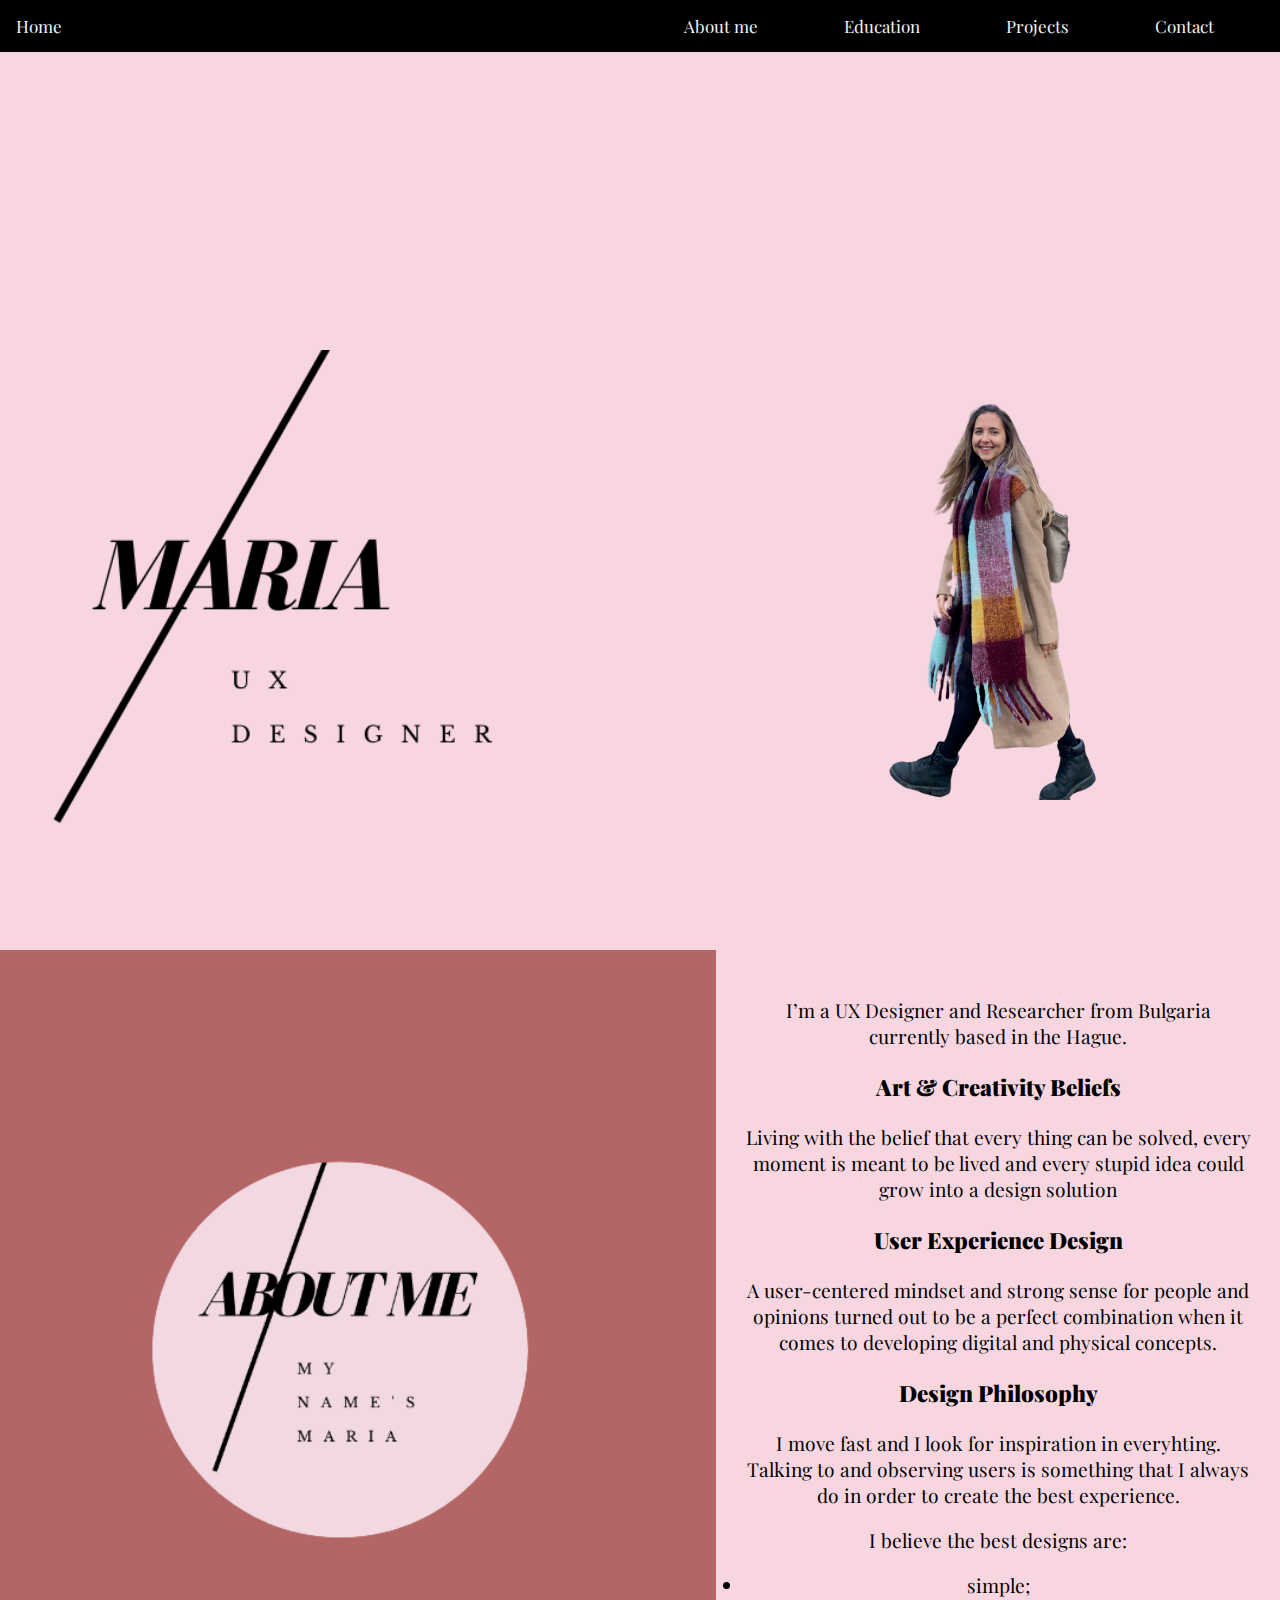
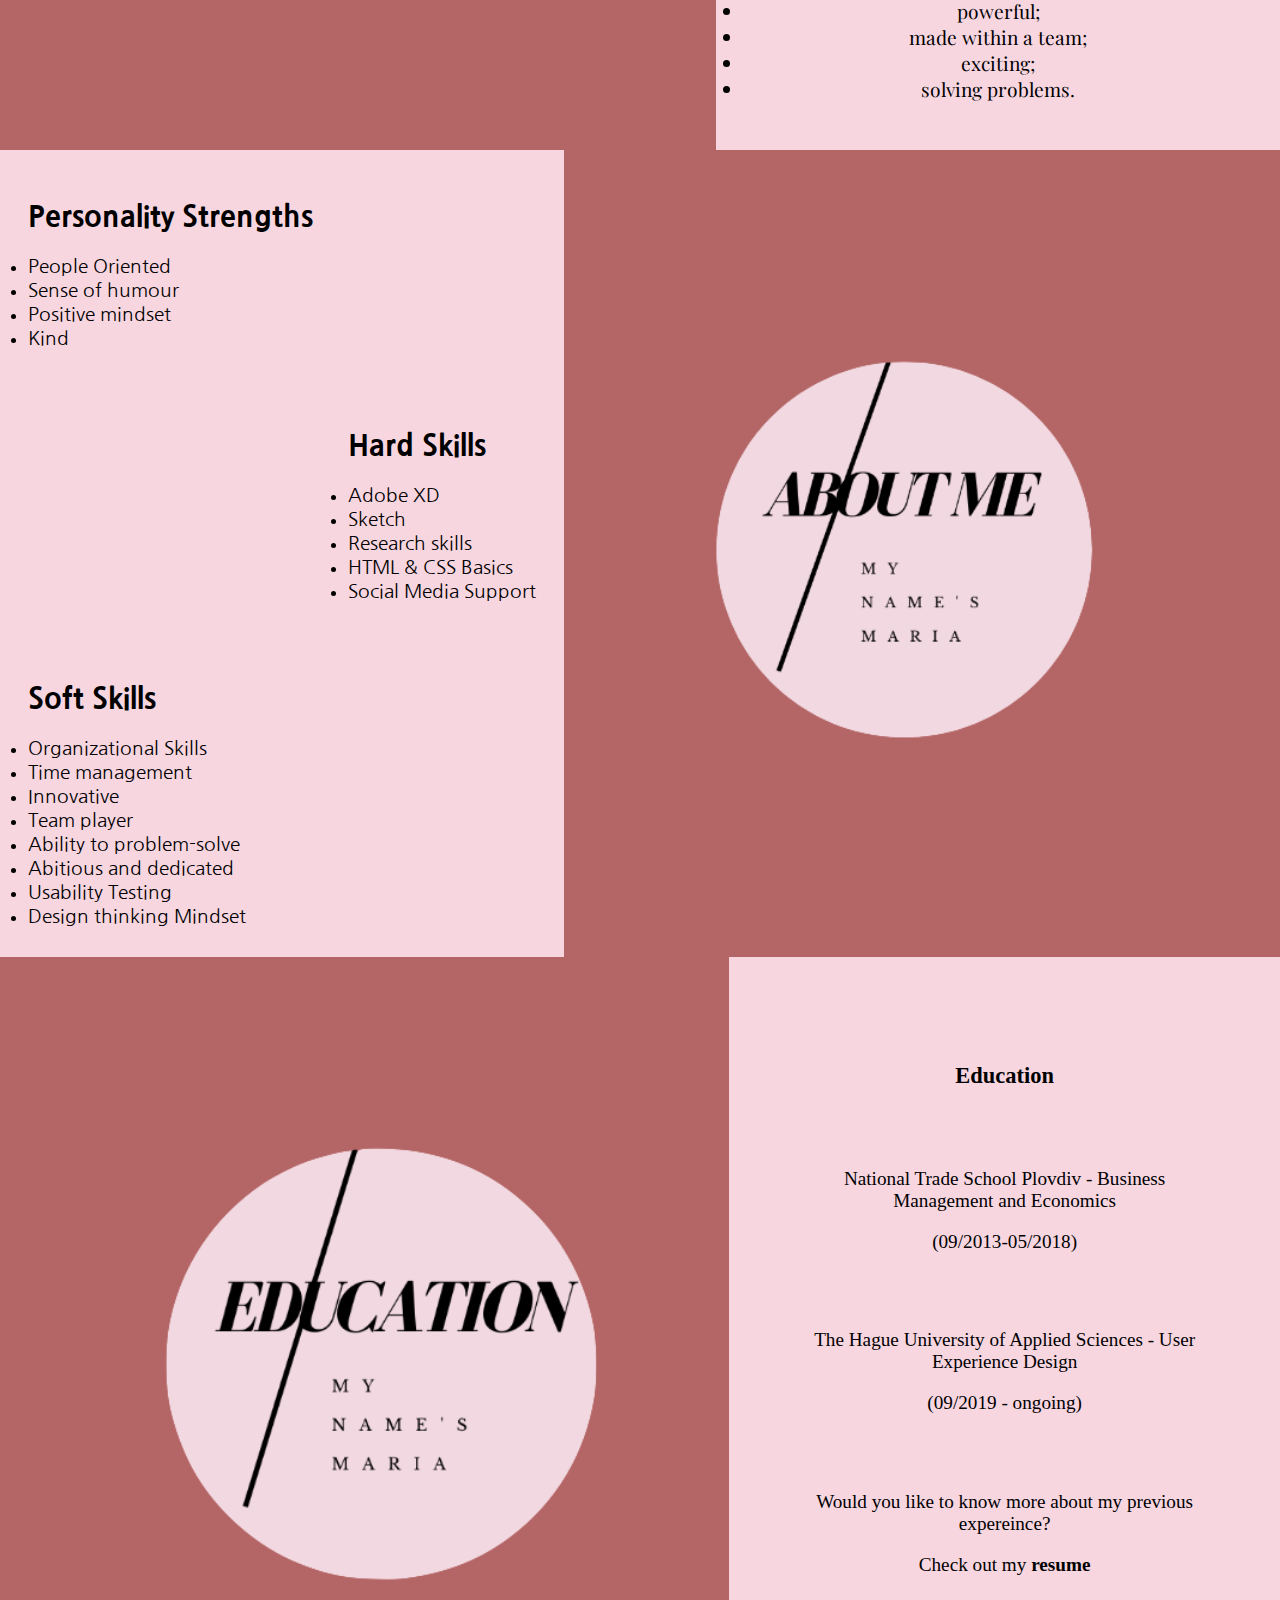
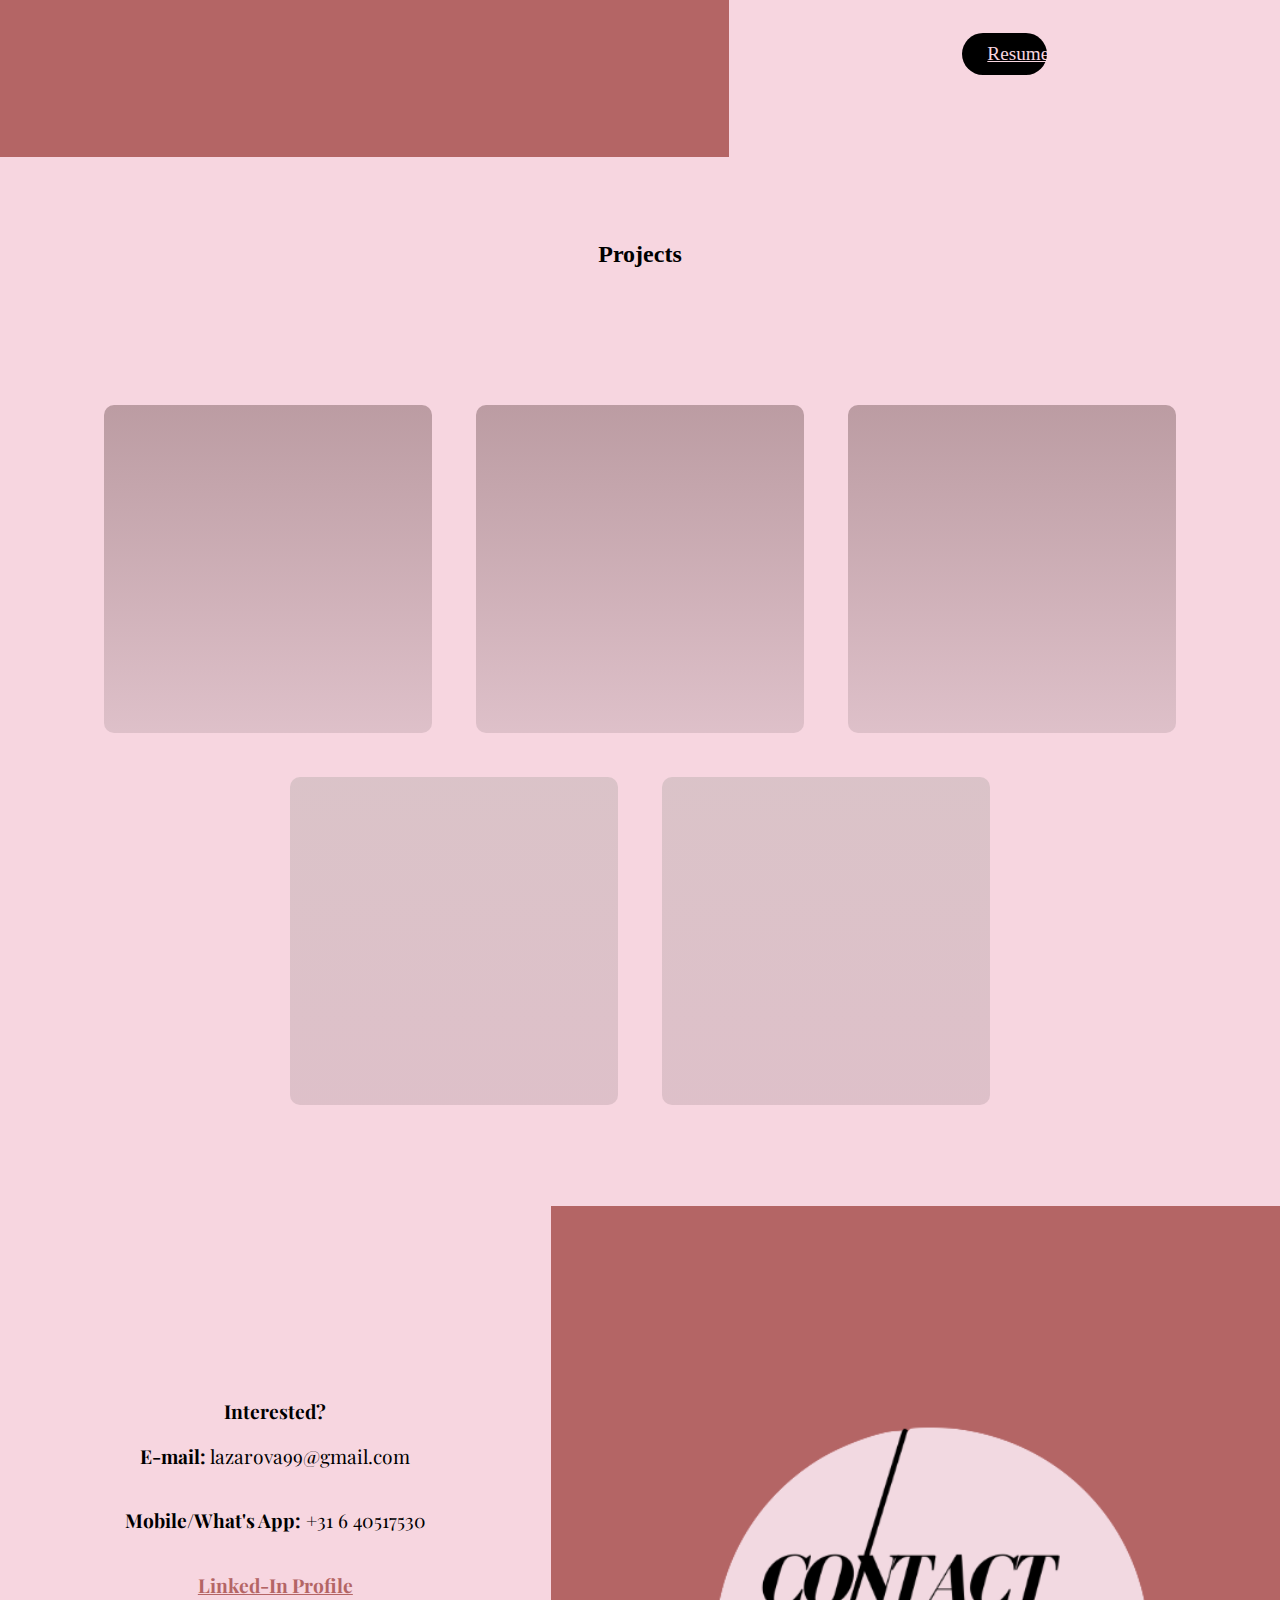
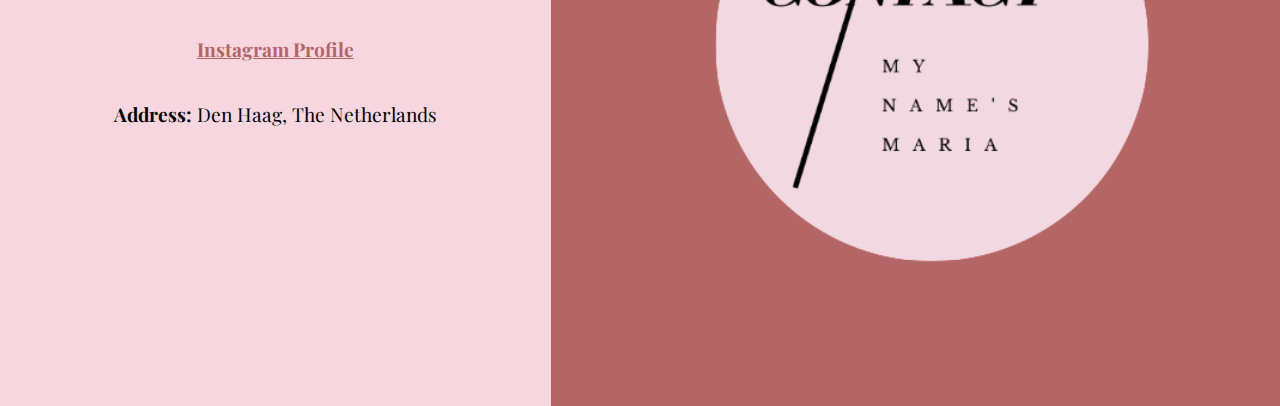
==== index.html @ 2c0ac3c6 "I'm almost done" ====
<!DOCTYPE HTML>
<html lang="en">
    <head>
        <meta charset="utf-8">
        <title> My name's Maria</title>
        <link href="styles.css"" rel="stylesheet" type="text/css">
        <link href="https://fonts.googleapis.com/css?family=Nanum+Gothic|Playfair+Display:400,700&display=swap" rel="stylesheet">
        <link rel="stylesheet" href="https://cdnjs.cloudflare.com/ajax/libs/animate.css/3.7.2/animate.min.css">
    </head>
    <body>
        <div class="topnav">
            <div>
                <a href="#home" style="padding-right: 10%;">Home</a>
            </div>
            <div>
                <a href="#about_me">About me</a>
                <a href="#education">Education</a>
                <a href="#projects">Projects</a>
                <a href="#contact">Contact</a>  
            </div>
        </div>
        <a name="home"></a>
        <div class="section_container" id="start_container">   
            <div class="left_container">
                <img class="logo animated zoomIn" src="images/first_photo.png"  width="600" alt="Logo">   
            </div>
            <div class="right_conatiner">
                <img class="me_img animated slideInUp " src="images/me.png" width="600" height="800" alt="me">
            </div>
        </div>
        <a name="about_me"></a>
        <div class="section_container about-me_container">
            <div class="left_container img_container">
                <img class="about_me_img" src="images/about_me copy.png"  height="800" alt="about_me">    
            </div>
            <div class="right_container">
                <div class="about_me_text_container">
                    <p>
                        I’m a UX Designer and Researcher from Bulgaria currently based in the Hague.
                    </p>
                    <h3>
                        <b>Art & Creativity Beliefs</b>
                    </h3>
                    <p>
                        Living with the belief that every thing can be solved, 
                        every moment is meant to be lived and every stupid idea could grow 
                        into a design solution
                    </p>
                    <h3>
                        <b>User Experience Design</b> 
                    </h3>
                    <p>
                        A user-centered mindset and strong sense for people and opinions 
                        turned out to be a perfect combination when it comes to developing 
                        digital and physical concepts. 
                    </p>
                
                    <h3>
                        <b>Design Philosophy</b> 
                    </h3>
                
                    <p>
                        I move fast and I look for inspiration in everyhting. 
                        Talking to and observing users is something that I always do in order to 
                        create the best experience.
                    </p>
                    <p>
                        I believe the best designs are: 
                    </p>
                    <li>
                        simple;
                    </li>
                    <li>
                        powerful;
                    </li>
                    <li>
                        made within a team;
                    </li>
                    <li>
                        exciting;
                    </li>
                    <li>
                        solving problems.
                    </li> 
                </div>
            </div>
        </div>
        <div class="section_container about-me_container">
            <div class="left_container">
                <div class="quality_container"> 
                    <div class="strengths">
                        <h2><b>Personality Strengths</b></h2>
                        <li>
                            People Oriented
                        </li>
                        <li>
                            Sense of humour
                        </li>
                        <li>
                            Positive mindset
                        </li>
                        <li>
                            Kind
                        </li>
                    </div>
                </div>
                <div class="quality_container display_end"> 
                    <div class="hard_skills">
                        <h2><b>Hard Skills</b></h2>
                        <li>
                            Adobe XD
                        </li>
                        <li>    
                            Sketch
                        </li>
                        <li>
                            Research skills
                        </li>
                        <li>
                            HTML & CSS Basics
                        </li>
                        <li>
                            Social Media Support
                        </li>
                    </div>
                </div>
                <div class="quality_container"> 
                    <div class="soft_skills">
                        <h2><b>Soft Skills</b></h2>
                        <li>
                            Organizational Skills
                        </li>
                        <li>    
                            Time management
                        </li>
                        <li>
                            Innovative
                        </li>
                        <li>
                            Team player
                        </li>
                        <li>
                            Ability to problem-solve
                        </li>
                        <li>
                            Abitious and dedicated
                        </li>
                        <li>
                            Usability Testing
                        </li>
                        <li>
                            Design thinking Mindset
                        </li>
                    </div>
                </div>
            </div>
            <div class="right_container img_container">
                 <img class="about_me_img" src="images/about_me copy.png"  height="800" alt="about_me">         
            </div>
        </div>
        <a name="education"></a>
        <div class="section_container education_container">
            <div class="left_container img_container">
                <img src="images/education.png" height="800" alt="education">
            </div>
            <div class="right_container edu_text_container">
                <h3><b>Education</b></h3>
                <div class="edu_p">
                    <p>National Trade School Plovdiv - Business Management and Economics</p>
                    <p>(09/2013-05/2018)</p>
                </div>
                <div class="edu_p">
                    <p>The Hague University of Applied Sciences - User Experience Design</p>
                    <p>(09/2019 - ongoing)</p>
                </div>
                <div class="edu_p">
                    <p> Would you like to know more about my previous expereince?</p>
                    <p>Check out my<b> resume</b></p>
                </div>
                <div class="edu_p button">
                    <a href="resume.html" class="button"> Resume </a>
                </div>
            </div>
        </div>
        <a name="projects"></a>
        <div class="section_container" style="display: flex; flex-direction: column;">
            <div style="text-align: center;">
                <h2 style="padding-top: 5%;">Projects</h2>
            </div>
            <div class="photo-section">
                <ul class="photo-grid">
                    <li>
                        <a href="project1.html">
                            <div class="photo-box grid-img-1"></div>
                        </a>
                    </li>
                    <li>
                        <a href="project2.html">
                            <div class="photo-box grid-img-2"></div>
                        </a>
                    </li>
                    <li>
                        <a href="project3.html">
                            <div class="photo-box grid-img-3"> </div>
                         </a>
                    </li>
                    <li>
                        <a href="project4.html">
                            <div class="photo-box grid-img-4"></div>
                        </a>
                    </li>
                    <li>
                        <a href="project5.html">
                            <div class="photo-box grid-img-5"></div>
                        </a>
                    </li>
                </ul>
            </div>
        </div>
        <a name="contact"></a>
        <div class="section_container">
            <div class="left_container about_me_text_container" style="padding-top: 7%">
                <p></p><b>Interested?</b></h3> 
                <p><b>E-mail:</b> lazarova99@gmail.com</p>
                <p><b>Mobile/What's App:</b> +31 6 40517530</p>
                <p>
                    <a href="https://www.linkedin.com/in/maria-lazarova-6709b5bb/" style="color:#B46565 ;"><b>Linked-In Profile</b></a>
                </p>
                <p>
                    <a href="https://www.instagram.com/marriaaaal/" style="color:#B46565 ;"><b>Instagram Profile</b></a>
                </p>
                <p>
                    <b>Address:</b> Den Haag, The Netherlands
                </p>
            </div>
            <div class="right_container img_container">
                <img src="./images/contact.png" height="800" alt="Contact">
            </div>
        </div>
    </body>                  
    </html>
---- styles.css ----
html, body {
	background: #F7D6E0; 
  margin: 0;
  scroll-behavior: smooth;
}

* {
  box-sizing: border-box;
}
.section_container {
    display: flex;
    flex-direction: row;
    width: 100%;
}
.about-me_container{
   /*  border: 2px solid aqua;
    display: flex; */
}
.about_me_text_container {
margin: 5%;
}
.flow_container{
    padding:5%;
}
.left_container { 
    display: flex;
    flex-direction: column;
    justify-content: center;
    width: 100%;
}
.projects_container {
padding-top: 4%;
}
.img_container{
    background-color: #B46565;
  }
.right_container {
    width: 100%;
    display: flex;
    flex-direction: column;
}
.me_img_container{
    position: absolute;
    margin-left: 28%;

}
.quality_container {
    display: flex;
    flex-direction: row;
    padding: 5%;
    font-family: 'Nanum Gothic', sans-serif;
    font-size: larger;

    /* justify-content: start; */
}
.display_end {
    justify-content: flex-end;
}

.hard_skills{
    justify-content: end;
}

.edu_p.button {
    display: flex;
    flex-direction: row;
    justify-content: center;
}
.edu_text_container{
text-align: center;
}
.right_container.edu_text_container {
    text-align: center;
    justify-content: space-around;
    padding: 5%;
    font-size: larger;
}
.me_img{
   /* position: absolute;
  left: 55%;
  top: 1%; */
}

.main_img_left {
  position: relative;
  float: left;
}
.header3 {
  font-family: 'Playfair Display', serif;
  text-align: center;
  margin-top: 50px;
}
.about_me_text {
  font-family: 'Playfair Display', serif;
  text-align: center;
  font-size: larger;
}
.about_me_text_container {
  height: 100%;
  text-align: center;
  font-family: 'Playfair Display', serif;
  font-size: larger;
}
.project_text_container{

  height: 100%;
  text-align: start;
  font-family: 'Playfair Display', serif;
  font-size: large;
  padding-right: 2%;
}





/* -------Education------*/

a.button{
  padding: 10px 25px ;
  background-color: black;
  border: none;
  border-radius: 25px;
  cursor: pointer;
  color: #F7D6E0;
  transition: all 0.3 ease 0s;
  width: 20%;
}
.button:hover button{
  background-color: pink; 
  color: white;
}
  
  


/* ----Index------*/


.topnav {
  background-color: black ;
  overflow: hidden;
  top: 0px;
  position: fixed;
  z-index: 1;
  width: 100%;
  display: flex;
  justify-content: space-between;
  flex-direction: row;
  font-family:'Playfair Display', serif;  
  padding-bottom: 15px;
  padding-top: 15px;
}


.topnav a {
  font-family: 'Playfair Display', serif; 
  color: #f2f2f2;
  text-align: center;
  padding: 14px 16px;
  text-decoration: none;
  font-size: 17px;
  margin-right: 50px;
}
.topnav a:hover {
  background-color: #F7D6E0;
  color: black;
}
.topnav a.active {
  background-color: #B46565;
  color: white;
  
}
.logo{
  margin-top: 350px;
}
.home{
padding-left: 5%;

}
/*-----Project-------*/
.photo-section{
  max-width: 960;
  margin: 0 auto;
  padding: 6% 2%;
}
.photo-grid{
  margin: 20px 0 0 0;
  padding:0;
  list-style: none;
  display: block;
  text-align: center;
  width: 100%;

}
.photo-grid:after {
  clear: both;
}
.photo-grid:after, .photo-box:before {
  content: "";
  display: table;
}
.photo-grid li{
  width:328px;
  height:328px;
  display: inline-block;
  margin: 20px;
}
.photo-box {
  width: 100%;
  height: 100%;
  position: relative;
  cursor: pointer;
  border-radius: 10px;
  -webkit-transition: 0.3s ease-in-out, -webkit-transform 0.3s ease-in-out;
  -moz-transition: 0.3s ease-in-out, -moz-transform 0.3s ease-in-out;
  transition: 0.3s ease-in-out, transform 0.3s ease-in-out;
}
.photo-box:hover {
  transform: scale(1.05);
}
.photo-box > a {
  display: block;
}
.grid-img-1{
  background: linear-gradient(rgba(77, 48, 48, 0.349),rgba(0,0,0,0.10)),
  url(../portfolio-MariaLazarova/images/flow.png);
  background-size: cover;
}
.grid-img-2{
  background: linear-gradient(rgba(77, 48, 48, 0.349),rgba(0,0,0,0.10)),
  url(../portfolio-MariaLazarova/images/hallmark.png);
  background-size: cover;
}
.grid-img-3{
  background: linear-gradient(rgba(77, 48, 48, 0.349),rgba(0,0,0,0.10)),
  url(../portfolio-MariaLazarova/images/wad.jpeg);  
  background-size: cover;
}
.grid-img-4{
  background: linear-gradient(rgba(187, 174, 174, 0.473),rgba(0,0,0,0.10)),
  url(../portfolio-MariaLazarova/images/ai_congress.jpeg);
  background-size: cover;

}
.grid-img-5{
  background: linear-gradient(rgba(187, 174, 174, 0.473),rgba(0,0,0,0.10)),
  url(../portfolio-MariaLazarova/images/social_media.jpeg);
  background-size: cover;

}
.grid-info {
  width: inherit;
  height: inherit;
}
.grid-info h3{
  font-family: 'Playfair Display', serif;
  font-weight: 400;
  color: white;
  font-size: 42px;
  margin: 0 30px;
  padding: 100px 0 0 0;
  text-decoration: none;
  line-height: 1.5;
}
.grid-info p{
  font-family: 'Playfair Display', serif;
  color:white;
  text-decoration: none;
}
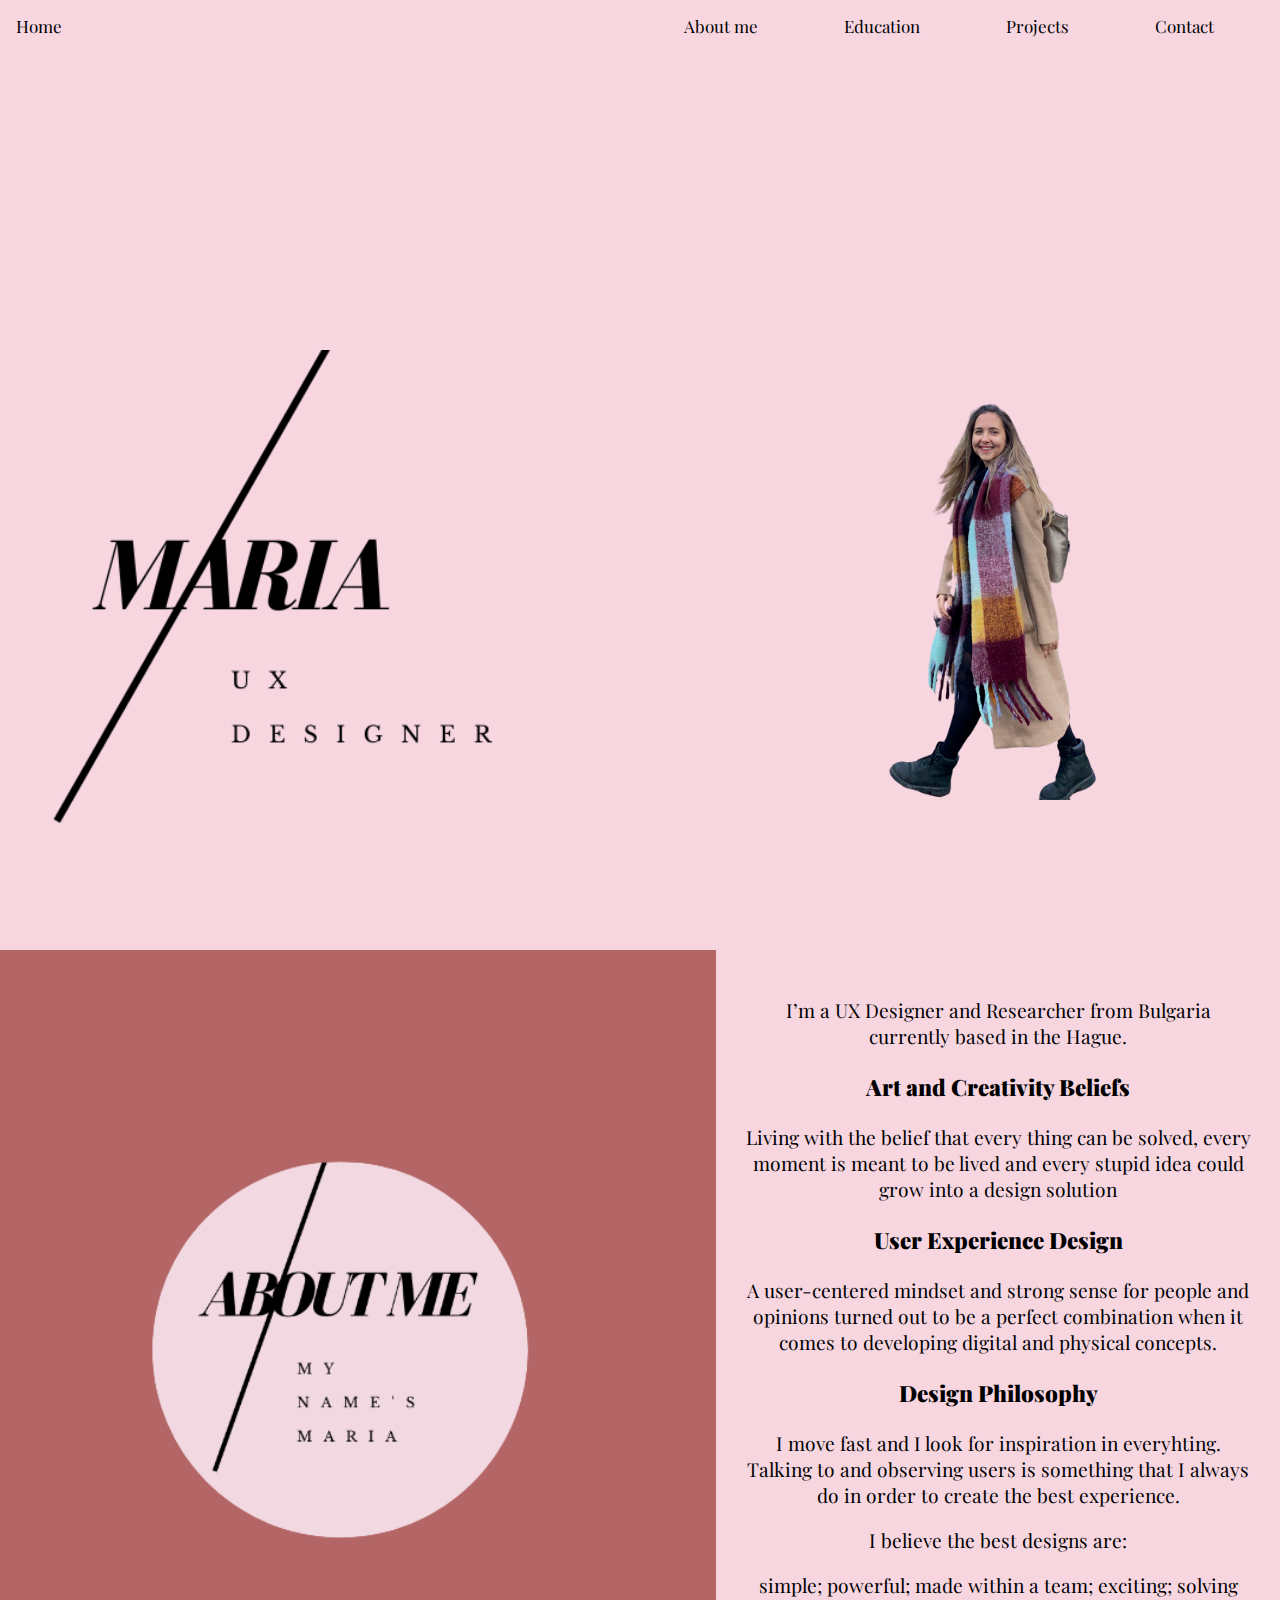
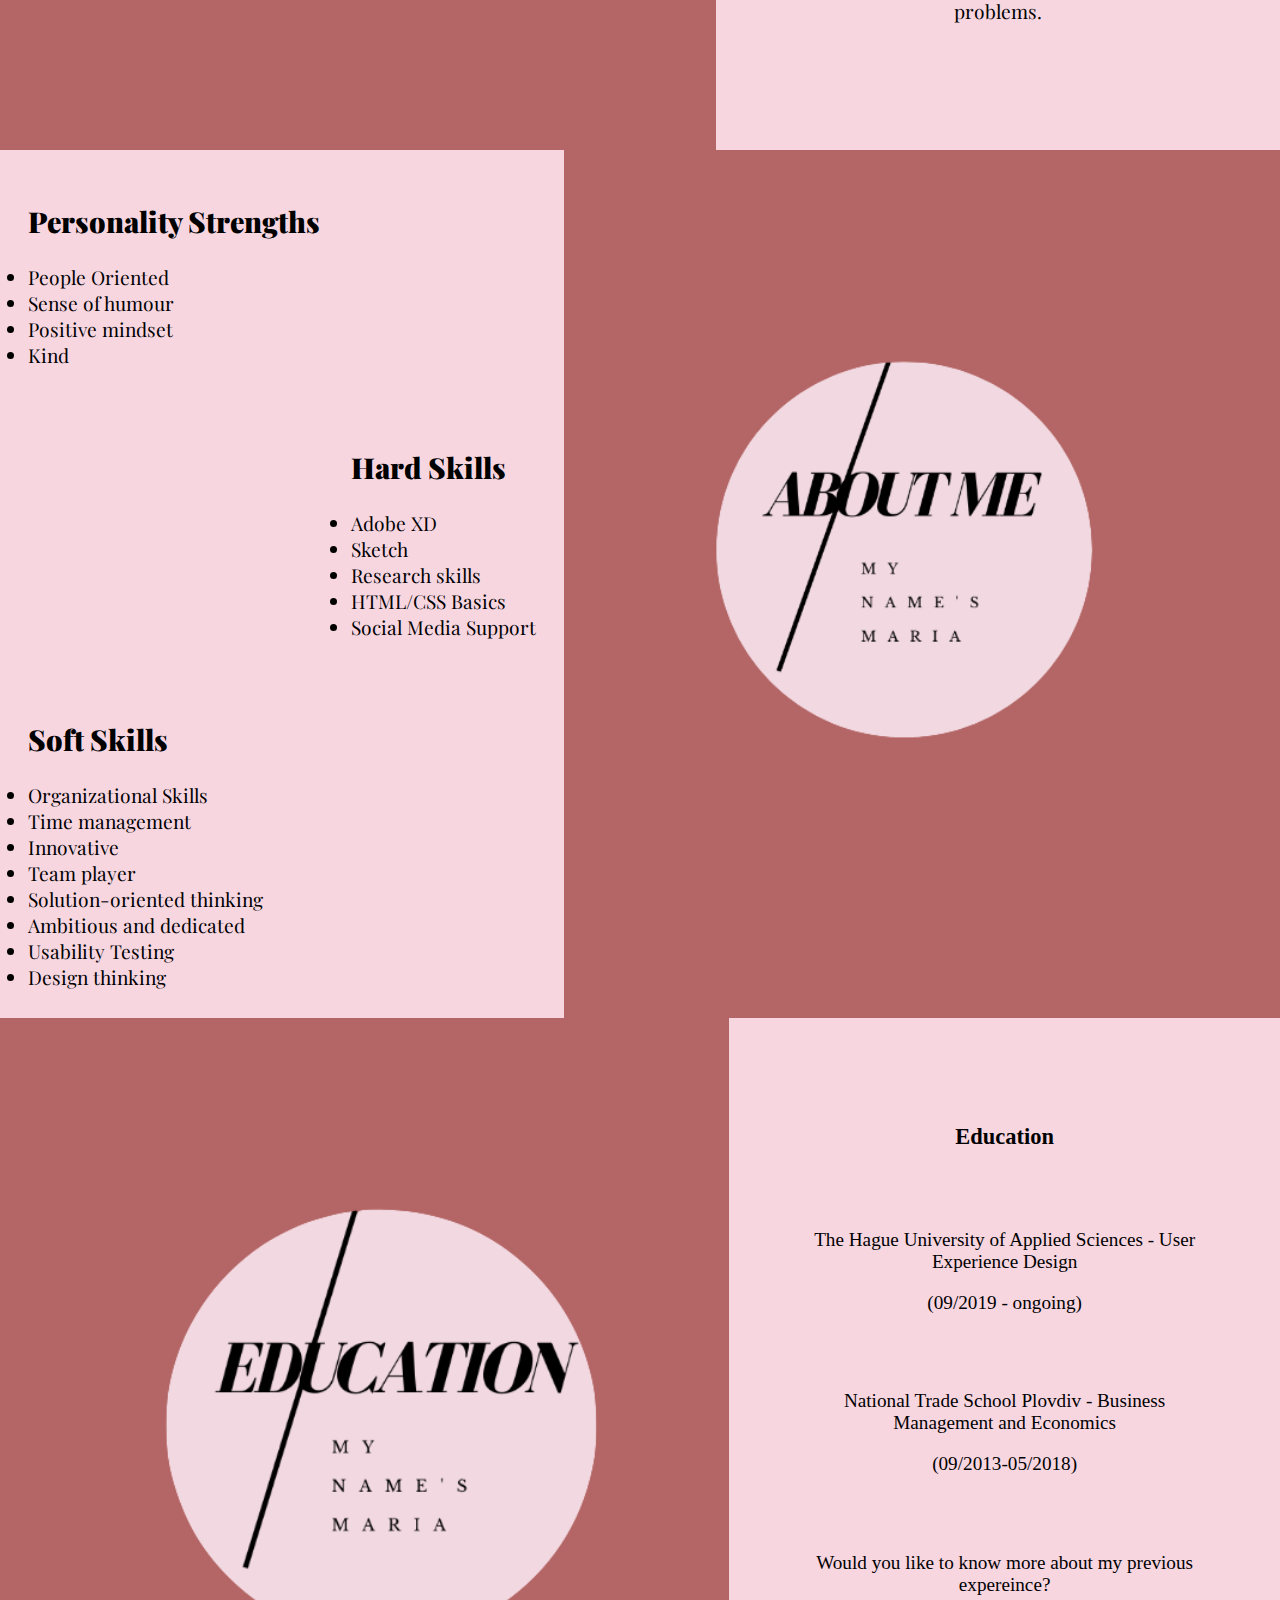
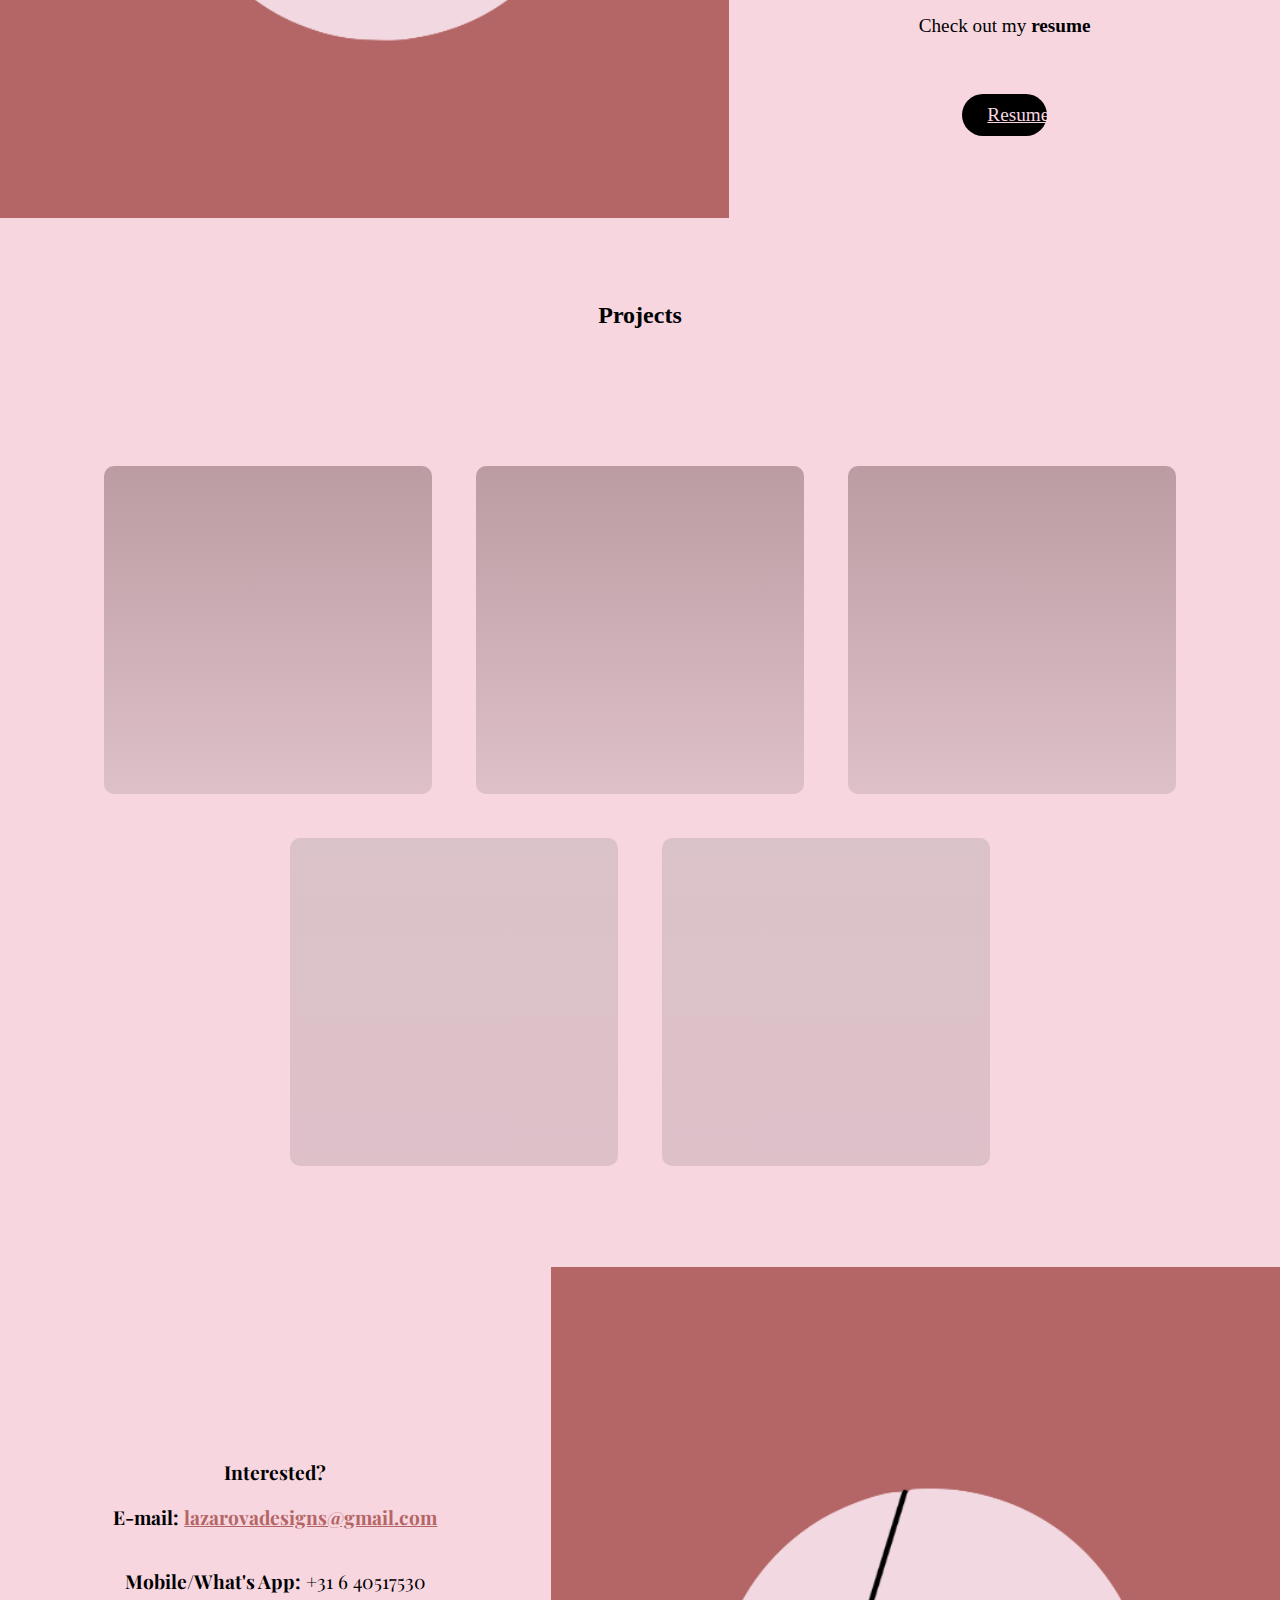
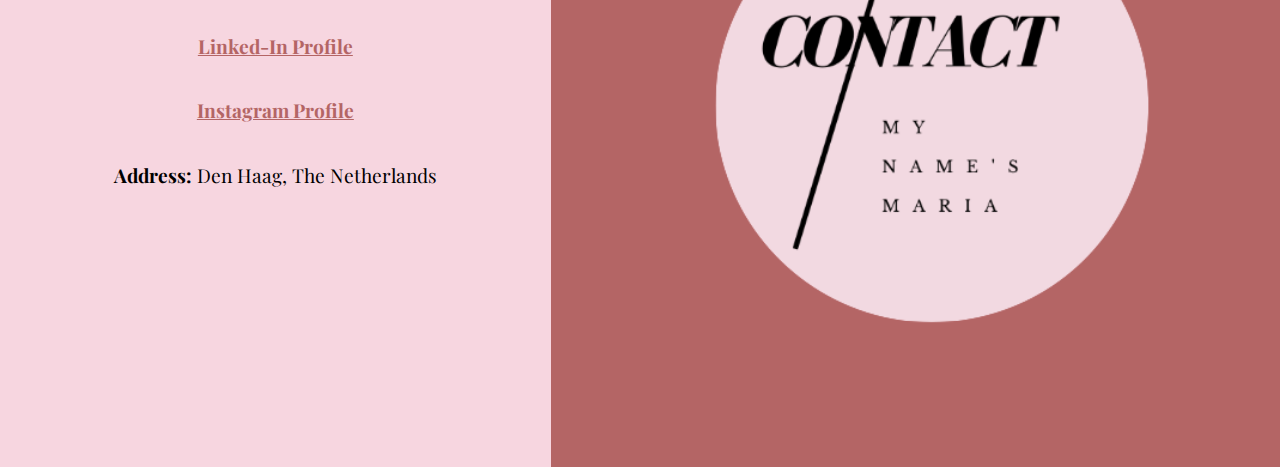
==== commit 3d0ec322: "new version" ====
--- a/index.html
+++ b/index.html
@@ -5,6 +5,7 @@
         <title> My name's Maria</title>
         <link href="styles.css"" rel="stylesheet" type="text/css">
         <link href="https://fonts.googleapis.com/css?family=Nanum+Gothic|Playfair+Display:400,700&display=swap" rel="stylesheet">
+        <link href="https://fonts.googleapis.com/css2?family=Open+Sans:ital,wght@1,300&display=swap" rel="stylesheet">
         <link rel="stylesheet" href="https://cdnjs.cloudflare.com/ajax/libs/animate.css/3.7.2/animate.min.css">
     </head>
     <body>
@@ -39,7 +40,7 @@
                         I’m a UX Designer and Researcher from Bulgaria currently based in the Hague.
                     </p>
                     <h3>
-                        <b>Art & Creativity Beliefs</b>
+                        <b>Art and Creativity Beliefs</b>
                     </h3>
                     <p>
                         Living with the belief that every thing can be solved, 
@@ -67,19 +68,19 @@
                     <p>
                         I believe the best designs are: 
                     </p>
-                    <li>
+                    <uli>
                         simple;
                     </li>
-                    <li>
+                    <lui>
                         powerful;
                     </li>
-                    <li>
+                    <uli>
                         made within a team;
                     </li>
-                    <li>
+                    <uli>
                         exciting;
                     </li>
-                    <li>
+                    <uli>
                         solving problems.
                     </li> 
                 </div>
@@ -117,7 +118,7 @@
                             Research skills
                         </li>
                         <li>
-                            HTML & CSS Basics
+                            HTML/CSS Basics
                         </li>
                         <li>
                             Social Media Support
@@ -140,16 +141,16 @@
                             Team player
                         </li>
                         <li>
-                            Ability to problem-solve
-                        </li>
-                        <li>
-                            Abitious and dedicated
+                            Solution-oriented thinking
+                        </li>
+                        <li>
+                            Ambitious and dedicated
                         </li>
                         <li>
                             Usability Testing
                         </li>
                         <li>
-                            Design thinking Mindset
+                            Design thinking 
                         </li>
                     </div>
                 </div>
@@ -166,19 +167,19 @@
             <div class="right_container edu_text_container">
                 <h3><b>Education</b></h3>
                 <div class="edu_p">
+                    <p>The Hague University of Applied Sciences - User Experience Design</p>
+                    <p>(09/2019 - ongoing)</p>  
+                </div>
+                <div class="edu_p">
                     <p>National Trade School Plovdiv - Business Management and Economics</p>
                     <p>(09/2013-05/2018)</p>
-                </div>
-                <div class="edu_p">
-                    <p>The Hague University of Applied Sciences - User Experience Design</p>
-                    <p>(09/2019 - ongoing)</p>
                 </div>
                 <div class="edu_p">
                     <p> Would you like to know more about my previous expereince?</p>
                     <p>Check out my<b> resume</b></p>
                 </div>
                 <div class="edu_p button">
-                    <a href="resume.html" class="button"> Resume </a>
+                    <a href="resume.html" target="_blank" class="button"> Resume </a>
                 </div>
             </div>
         </div>
@@ -221,13 +222,15 @@
         <div class="section_container">
             <div class="left_container about_me_text_container" style="padding-top: 7%">
                 <p></p><b>Interested?</b></h3> 
-                <p><b>E-mail:</b> lazarova99@gmail.com</p>
+                <p><b>E-mail:</b> 
+                <a href="mailto:lazarovadesigns@gmail.com" style="color:#B46565"><b>lazarovadesigns@gmail.com</b></a>
+                </p>
                 <p><b>Mobile/What's App:</b> +31 6 40517530</p>
                 <p>
-                    <a href="https://www.linkedin.com/in/maria-lazarova-6709b5bb/" style="color:#B46565 ;"><b>Linked-In Profile</b></a>
+                    <a href="https://www.linkedin.com/in/maria-lazarova-6709b5bb/" target="_blank" style="color:#B46565 ;"><b>Linked-In Profile</b></a>
                 </p>
                 <p>
-                    <a href="https://www.instagram.com/marriaaaal/" style="color:#B46565 ;"><b>Instagram Profile</b></a>
+                    <a href="https://www.instagram.com/marriaaaal/" target="_blank" style="color:#B46565 ;"><b>Instagram Profile</b></a>
                 </p>
                 <p>
                     <b>Address:</b> Den Haag, The Netherlands
--- a/styles.css
+++ b/styles.css
@@ -7,11 +7,16 @@
 * {
   box-sizing: border-box;
 }
+
+
+.all-headings {
+  font-family: 'Open Sans', sans-serif;
+}
 .section_container {
     display: flex;
     flex-direction: row;
     width: 100%;
-}
+  }
 .about-me_container{
    /*  border: 2px solid aqua;
     display: flex; */
@@ -39,6 +44,15 @@
     display: flex;
     flex-direction: column;
 }
+.right_container_project {
+  width: 100%;
+  display: flex;
+  flex-direction: column;
+  text-align: center;
+  justify-content: center;
+  align-items: center;
+}
+
 .me_img_container{
     position: absolute;
     margin-left: 28%;
@@ -48,7 +62,7 @@
     display: flex;
     flex-direction: row;
     padding: 5%;
-    font-family: 'Nanum Gothic', sans-serif;
+    font-family: 'Playfair Display', serif;
     font-size: larger;
 
     /* justify-content: start; */
@@ -108,9 +122,20 @@
   font-family: 'Playfair Display', serif;
   font-size: large;
   padding-right: 2%;
-}
-
-
+  
+}
+
+.project_text_container1{
+
+ 
+  text-align: center;
+  font-family: 'Playfair Display', serif;
+  font-size: large;
+  padding-right: 2%;
+  justify-content: center;
+  align-items: center;
+  
+}
 
 
 
@@ -138,7 +163,7 @@
 
 
 .topnav {
-  background-color: black ;
+  background-color: #F7D6E0;
   overflow: hidden;
   top: 0px;
   position: fixed;
@@ -151,11 +176,10 @@
   padding-bottom: 15px;
   padding-top: 15px;
 }
-
-
 .topnav a {
   font-family: 'Playfair Display', serif; 
-  color: #f2f2f2;
+  color:black;
+  opacity: 100%;
   text-align: center;
   padding: 14px 16px;
   text-decoration: none;
@@ -164,7 +188,8 @@
 }
 .topnav a:hover {
   background-color: #F7D6E0;
-  color: black;
+  color: #B46565;
+
 }
 .topnav a.active {
   background-color: #B46565;
@@ -224,22 +249,22 @@
 }
 .grid-img-1{
   background: linear-gradient(rgba(77, 48, 48, 0.349),rgba(0,0,0,0.10)),
-  url(../portfolio-MariaLazarova/images/flow.png);
+  url(../portfolio-MariaLazarova/images/my-place.jpg);
   background-size: cover;
 }
 .grid-img-2{
   background: linear-gradient(rgba(77, 48, 48, 0.349),rgba(0,0,0,0.10)),
-  url(../portfolio-MariaLazarova/images/hallmark.png);
+  url(../portfolio-MariaLazarova/images/hallmark.jpg);
   background-size: cover;
 }
 .grid-img-3{
   background: linear-gradient(rgba(77, 48, 48, 0.349),rgba(0,0,0,0.10)),
-  url(../portfolio-MariaLazarova/images/wad.jpeg);  
+  url(../portfolio-MariaLazarova/images/flow.jpeg);  
   background-size: cover;
 }
 .grid-img-4{
   background: linear-gradient(rgba(187, 174, 174, 0.473),rgba(0,0,0,0.10)),
-  url(../portfolio-MariaLazarova/images/ai_congress.jpeg);
+  url(../portfolio-MariaLazarova/images/wad.jpeg);
   background-size: cover;
 
 }
@@ -267,4 +292,45 @@
   font-family: 'Playfair Display', serif;
   color:white;
   text-decoration: none;
+}
+@media screen and (max-width:750px) {
+  .section_container {
+    display: flex;
+    flex-direction: column;
+    width: 100%;
+}
+.row {
+  display: flex;
+  flex-wrap: wrap;
+  padding: 0 4px;
+}
+
+/* Create four equal columns that sits next to each other */
+.column {
+  flex: 25%;
+  max-width: 25%;
+  padding: 0 4px;
+}
+
+.column img {
+  margin-top: 8px;
+  vertical-align: middle;
+  width: 100%;
+}
+
+/* Responsive layout - makes a two column-layout instead of four columns */
+@media screen and (max-width: 800px) {
+  .column {
+    flex: 50%;
+    max-width: 50%;
+  }
+}
+
+/* Responsive layout - makes the two columns stack on top of each other instead of next to each other */
+@media screen and (max-width: 600px) {
+  .column {
+    flex: 100%;
+    max-width: 100%;
+  }
+}
 }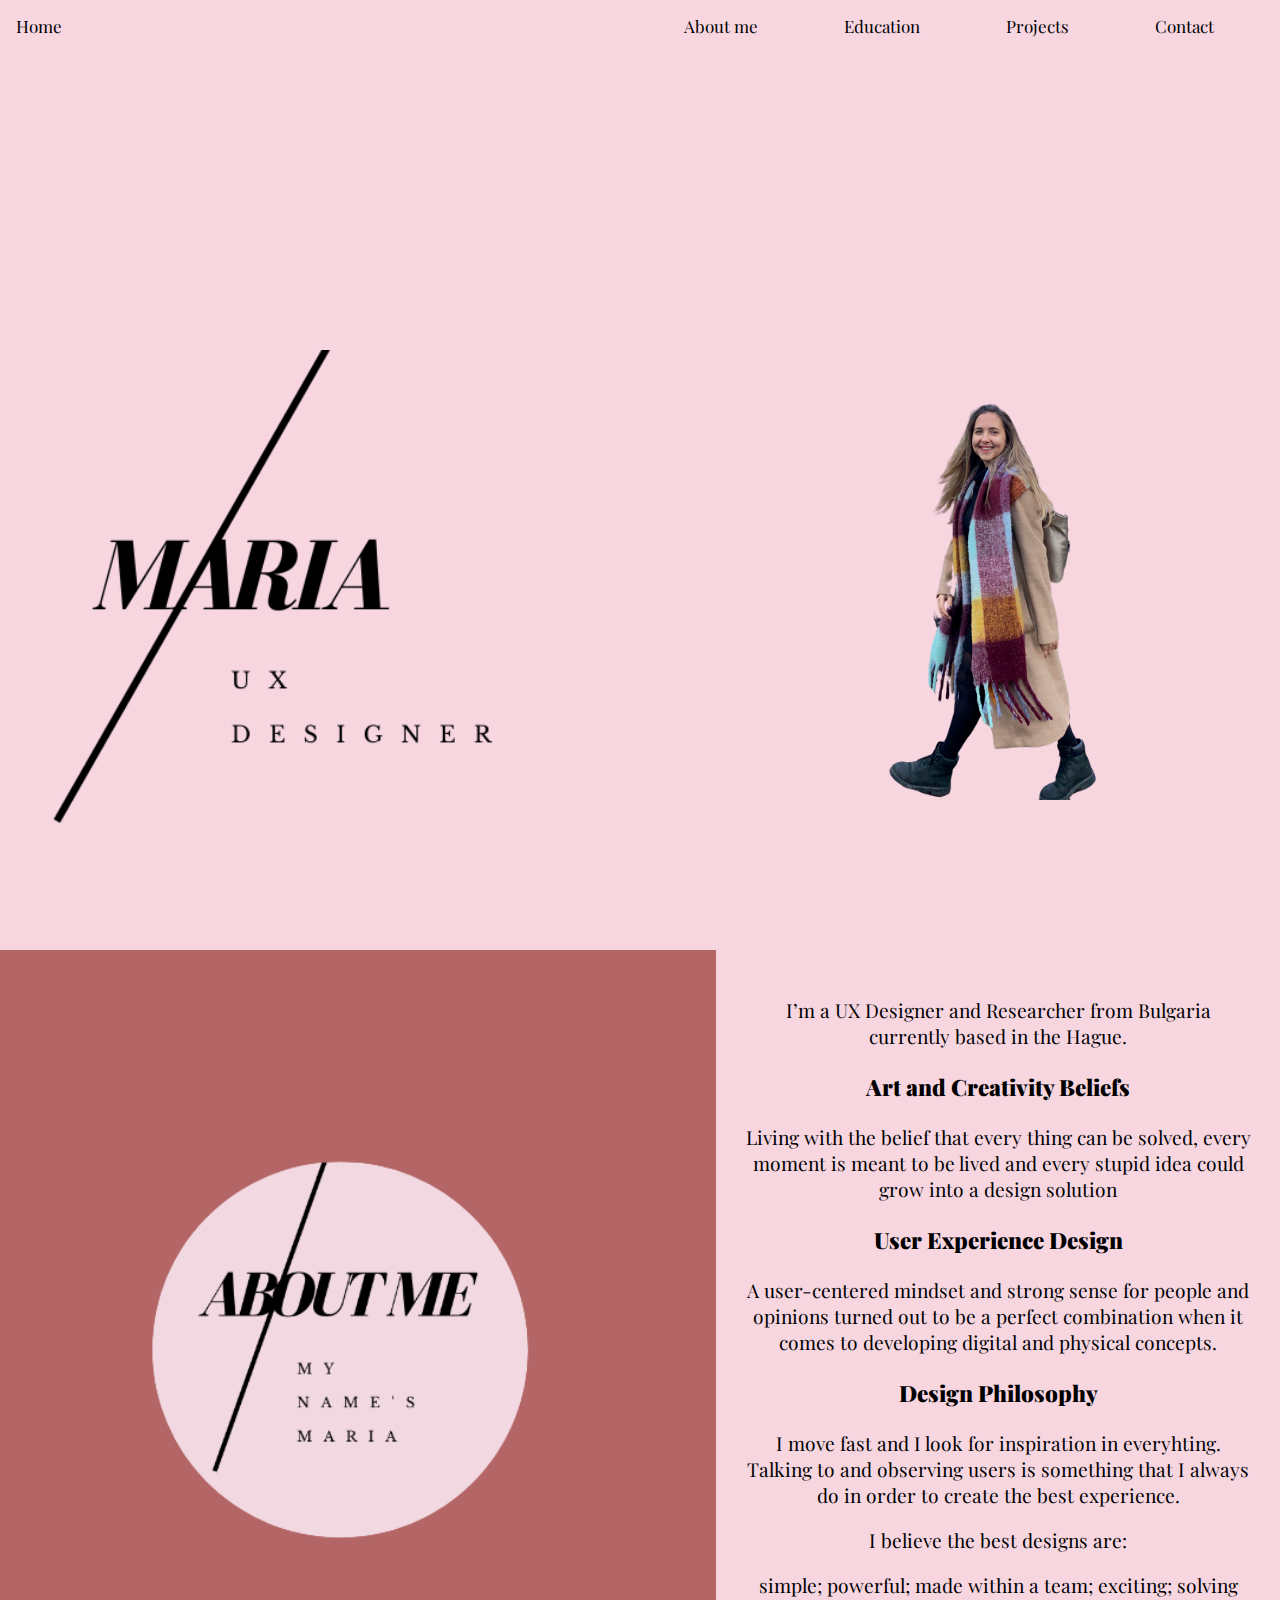
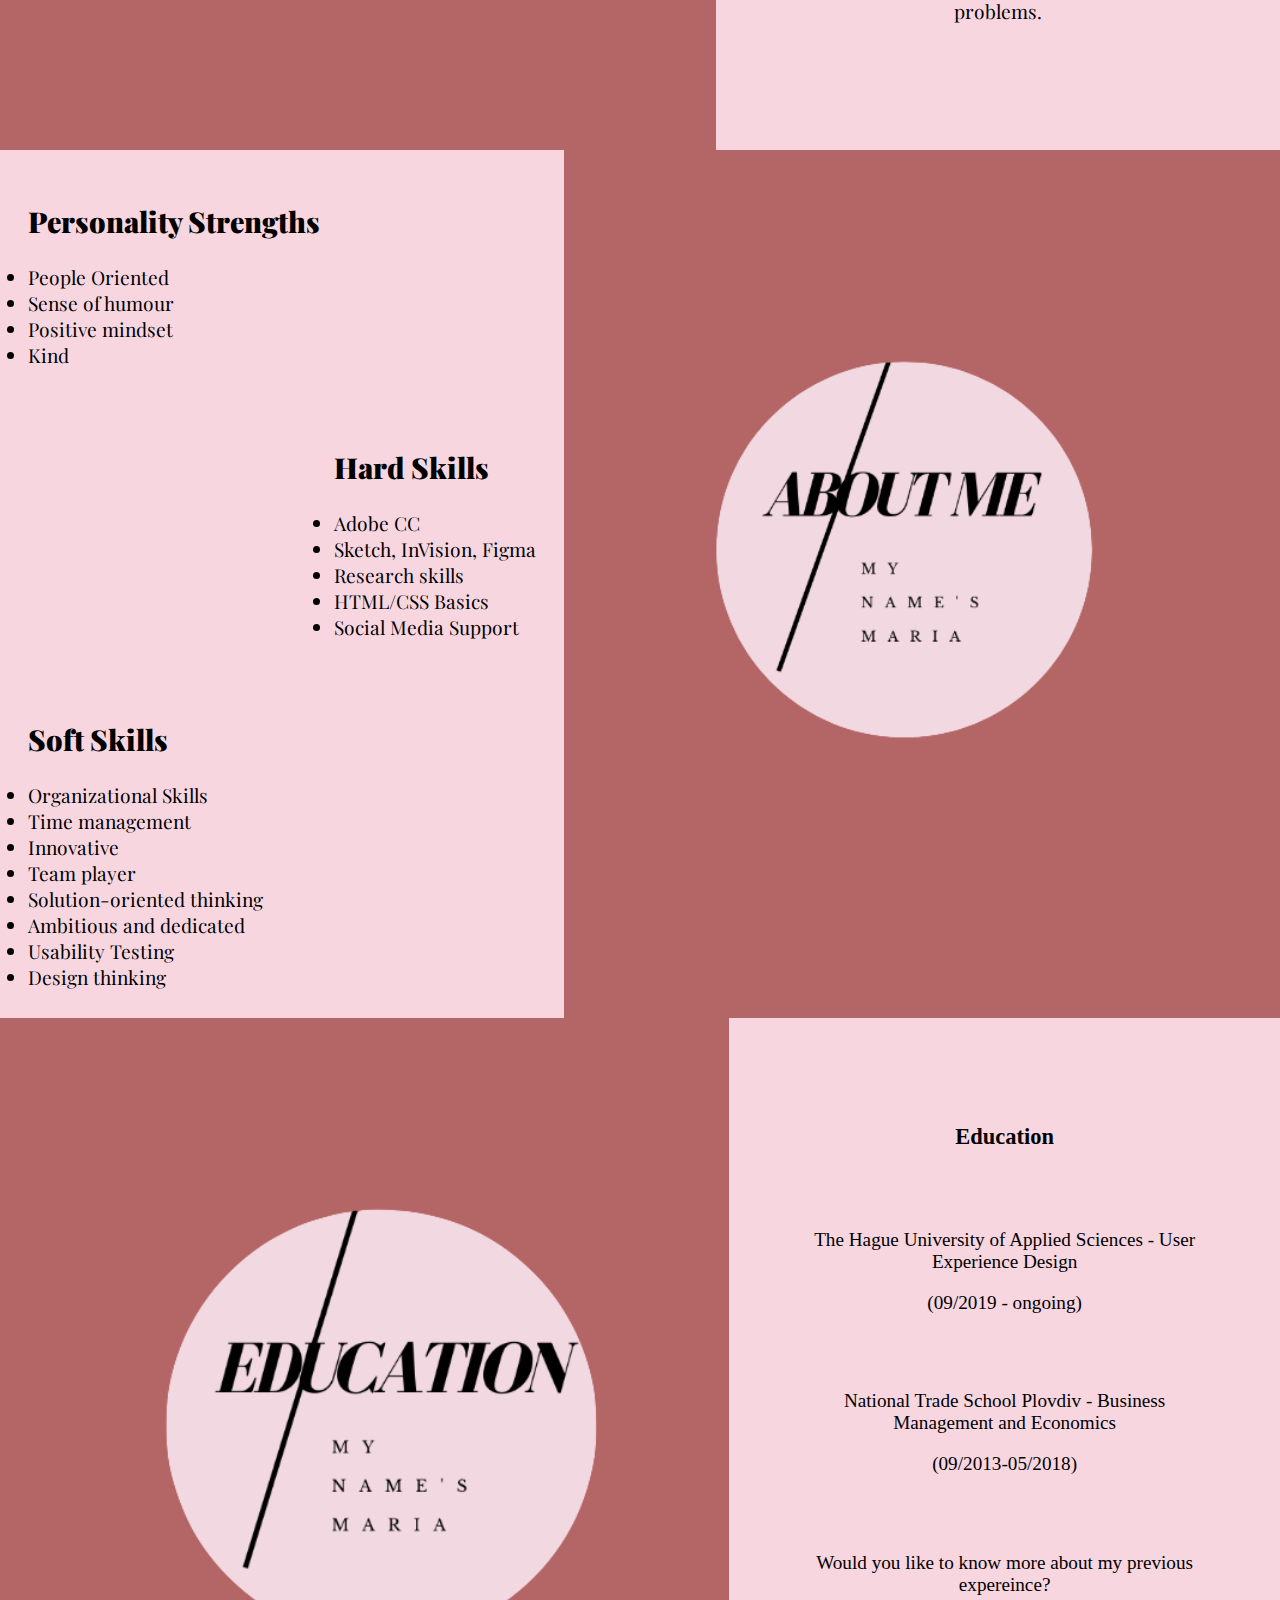
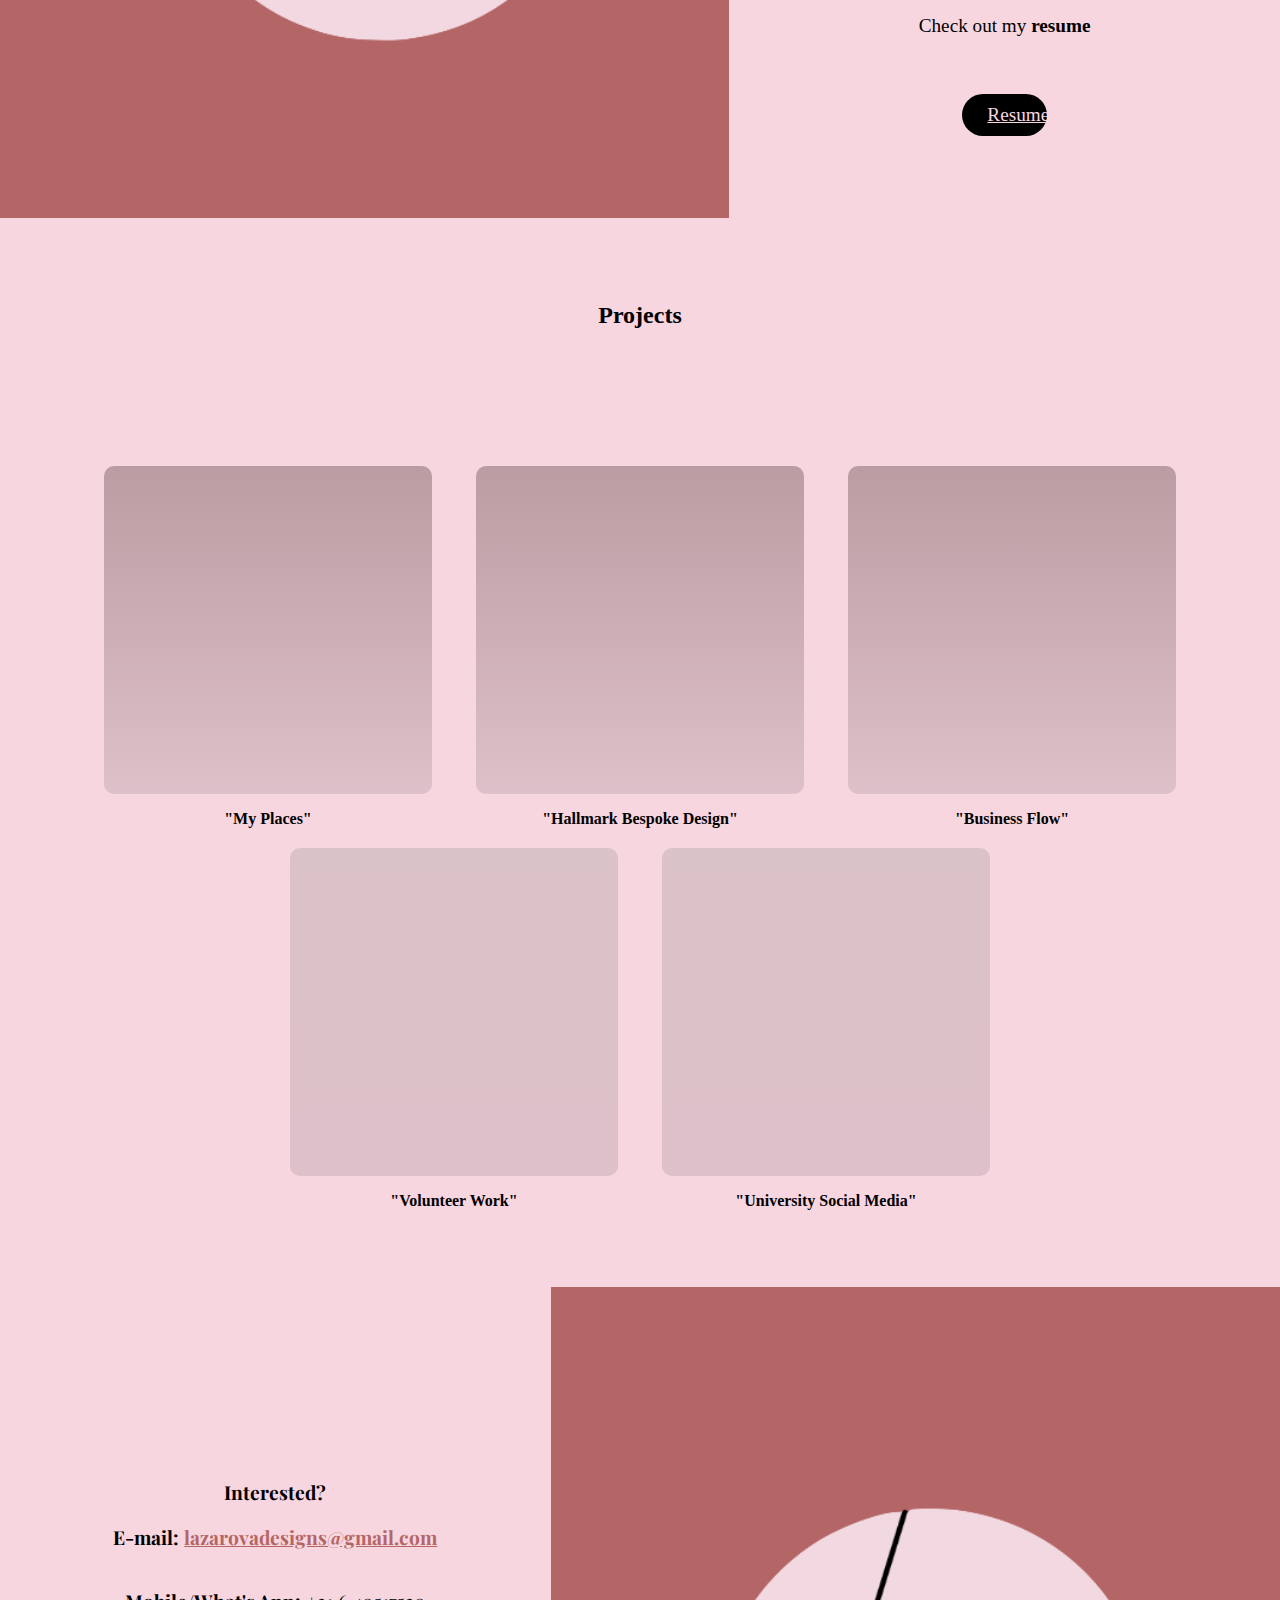
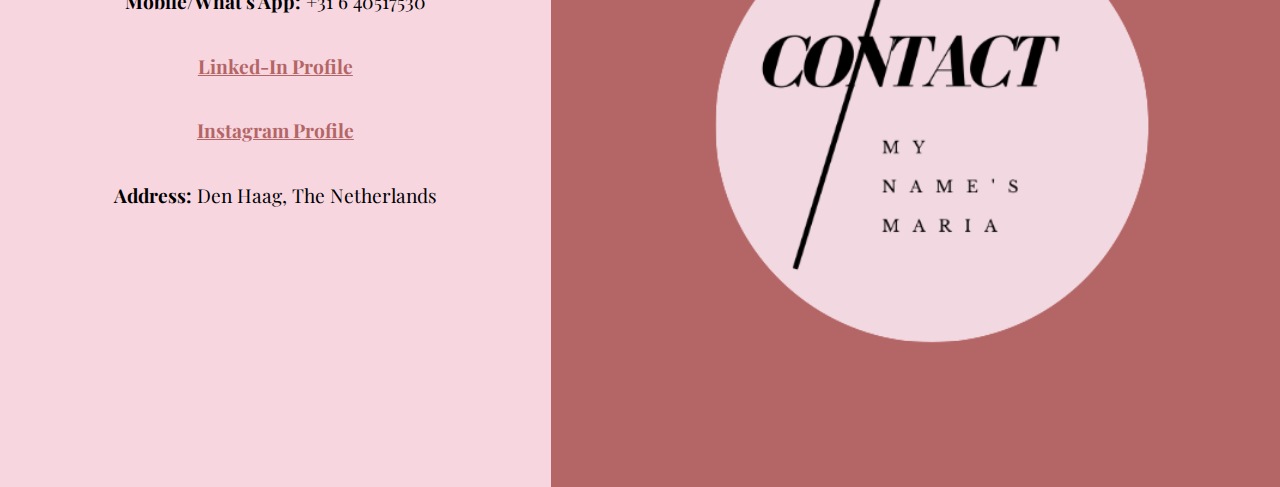
==== commit e7125779: "1" ====
--- a/index.html
+++ b/index.html
@@ -109,10 +109,10 @@
                     <div class="hard_skills">
                         <h2><b>Hard Skills</b></h2>
                         <li>
-                            Adobe XD
+                            Adobe CC
                         </li>
                         <li>    
-                            Sketch
+                            Sketch, InVision, Figma
                         </li>
                         <li>
                             Research skills
@@ -194,26 +194,32 @@
                         <a href="project1.html">
                             <div class="photo-box grid-img-1"></div>
                         </a>
+                        <p><b>"My Places"</b></p>
                     </li>
                     <li>
                         <a href="project2.html">
                             <div class="photo-box grid-img-2"></div>
                         </a>
-                    </li>
+                        <p><b>"Hallmark Bespoke Design"</b></p>
+                    </li>
+
                     <li>
                         <a href="project3.html">
                             <div class="photo-box grid-img-3"> </div>
                          </a>
+                         <p><b>"Business Flow"</b></p>
                     </li>
                     <li>
                         <a href="project4.html">
                             <div class="photo-box grid-img-4"></div>
                         </a>
+                        <p><b>"Volunteer Work"</b></p>
                     </li>
                     <li>
                         <a href="project5.html">
                             <div class="photo-box grid-img-5"></div>
                         </a>
+                        <p><b>"University Social Media"</b></p>
                     </li>
                 </ul>
             </div>
--- a/styles.css
+++ b/styles.css
@@ -7,6 +7,7 @@
 * {
   box-sizing: border-box;
 }
+
 
 
 .all-headings {
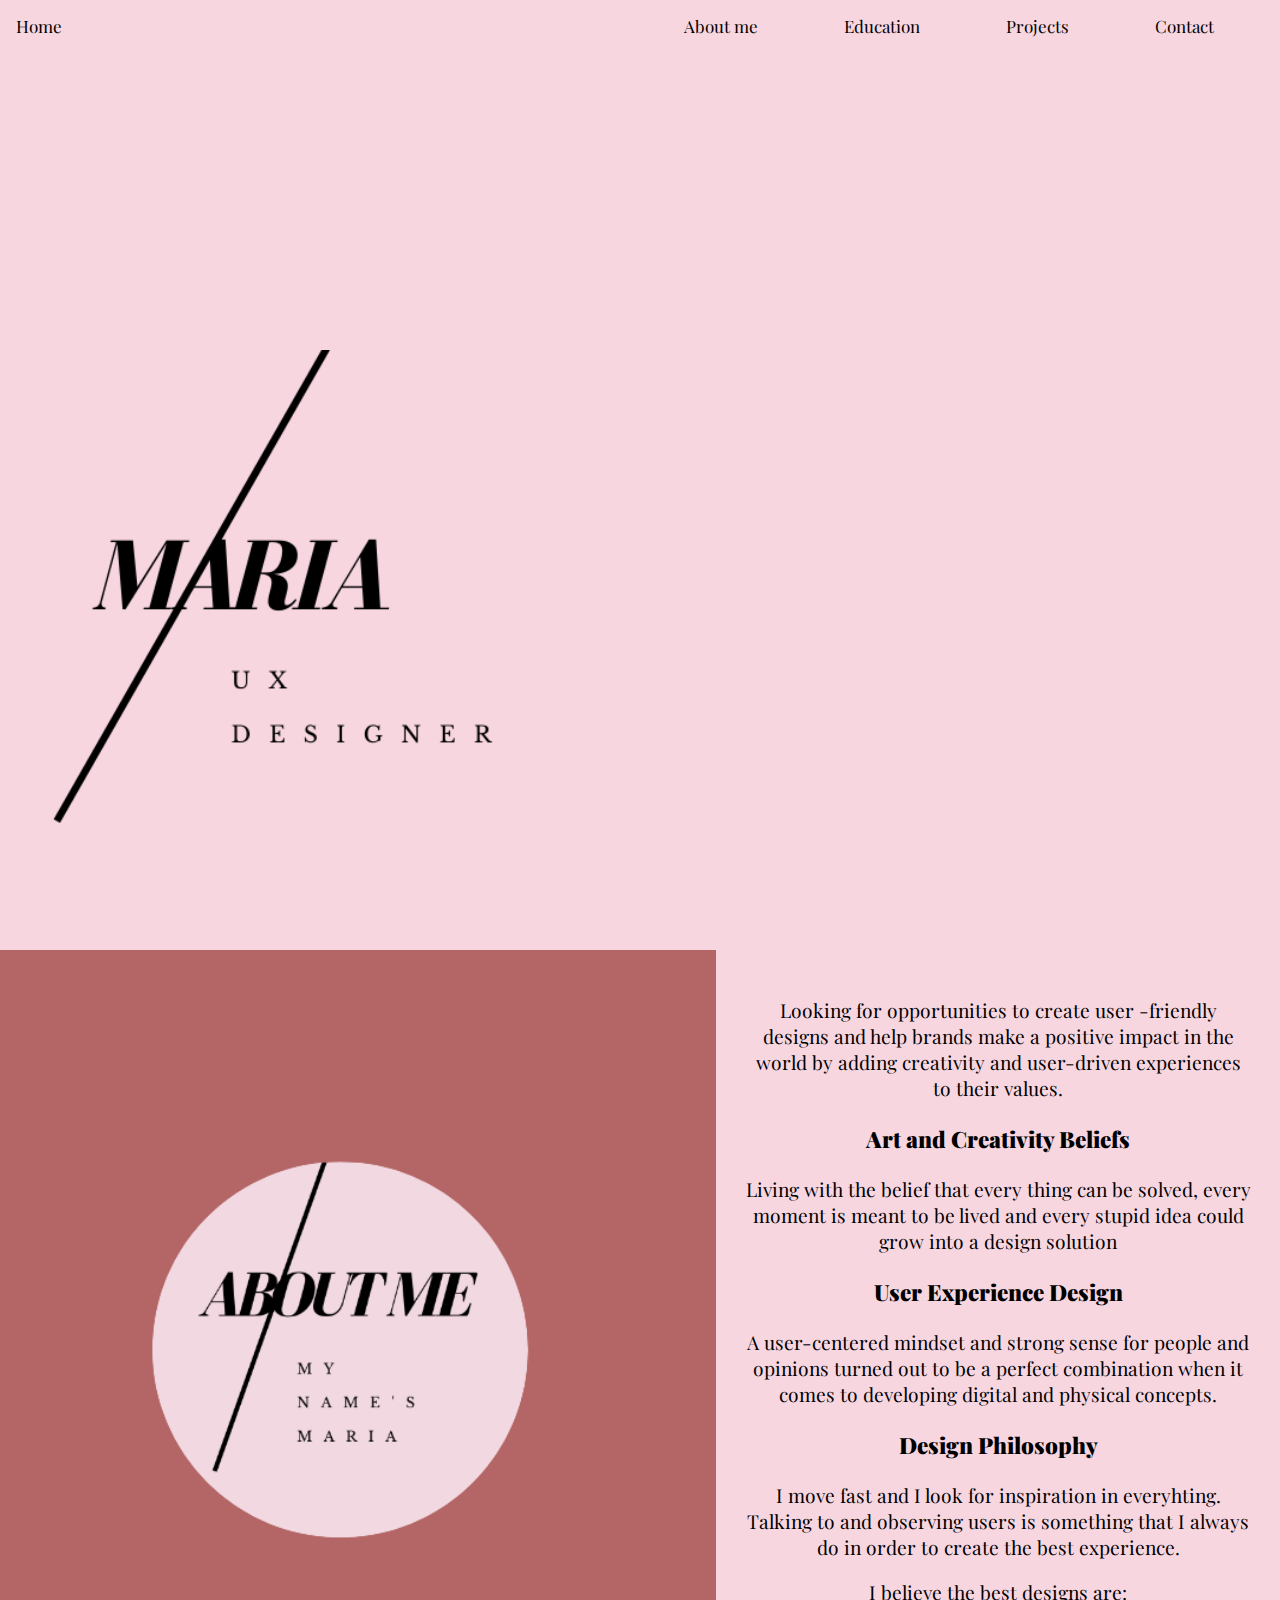
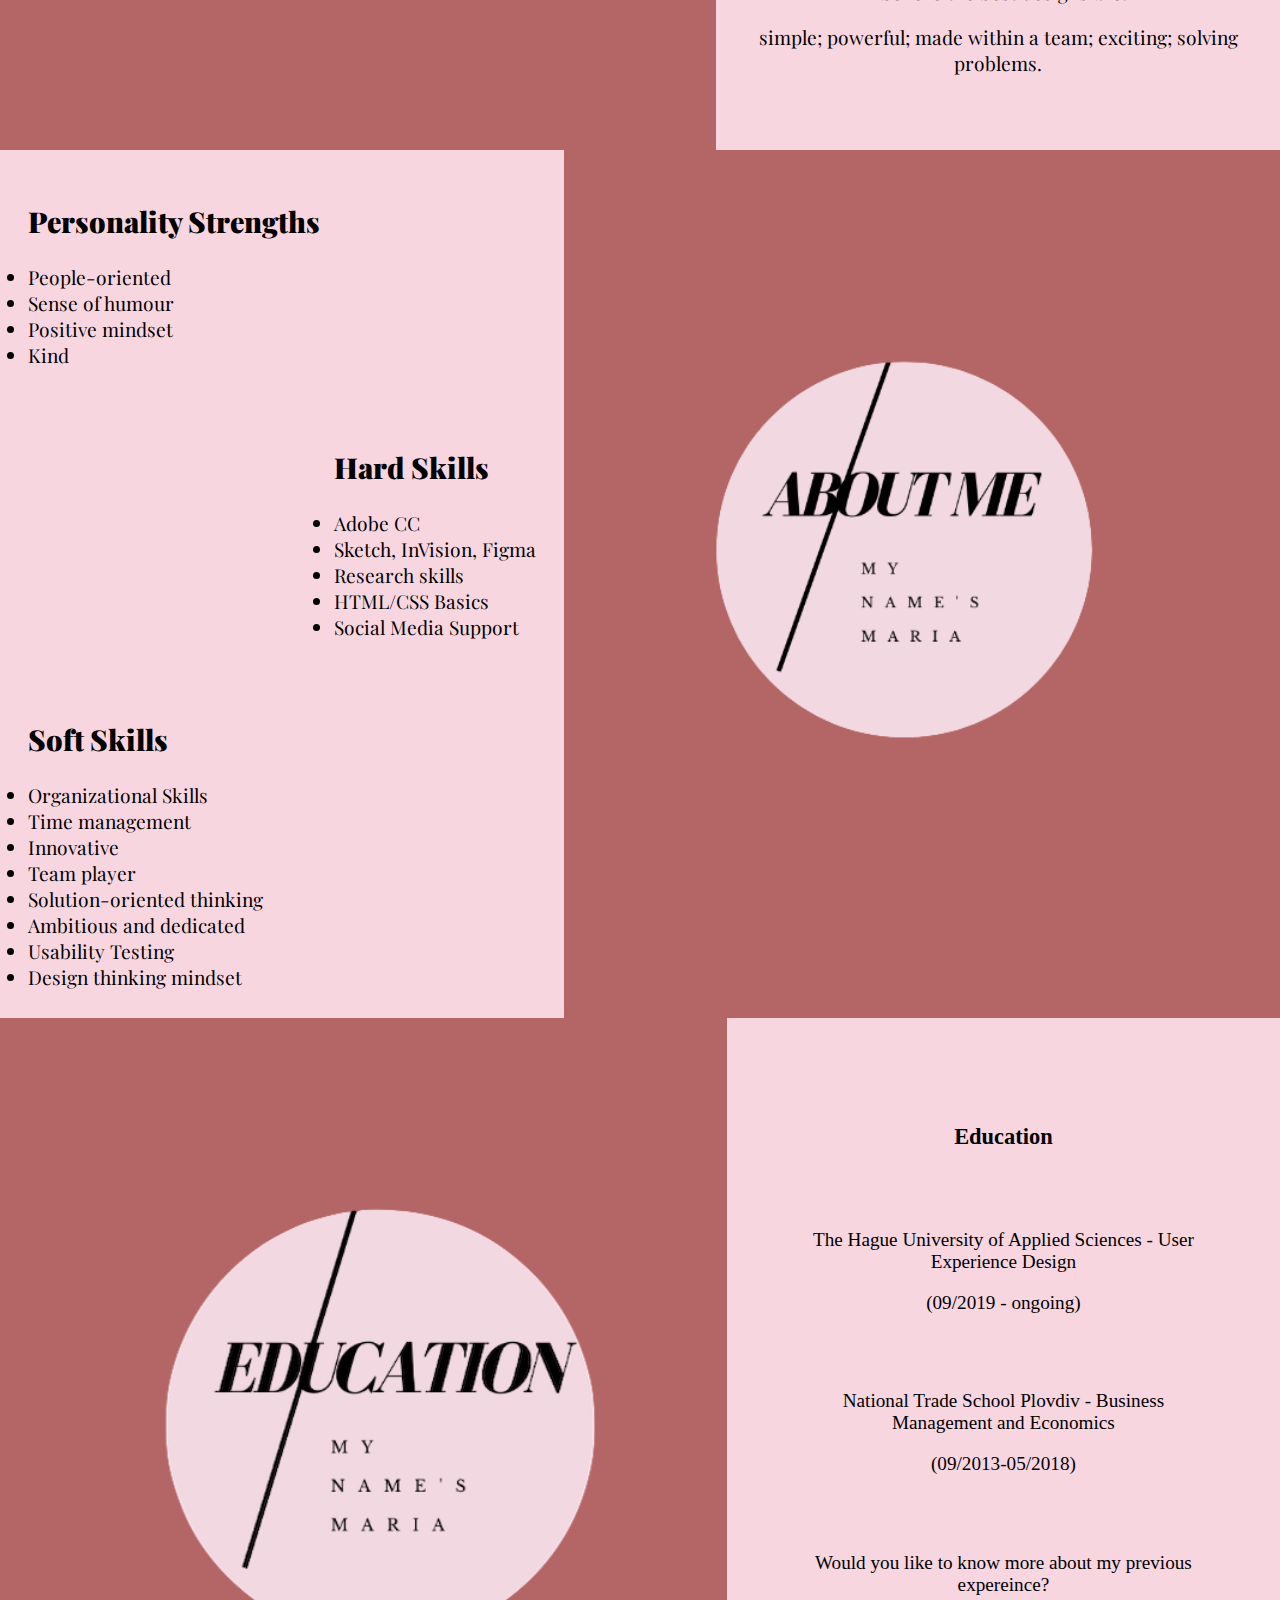
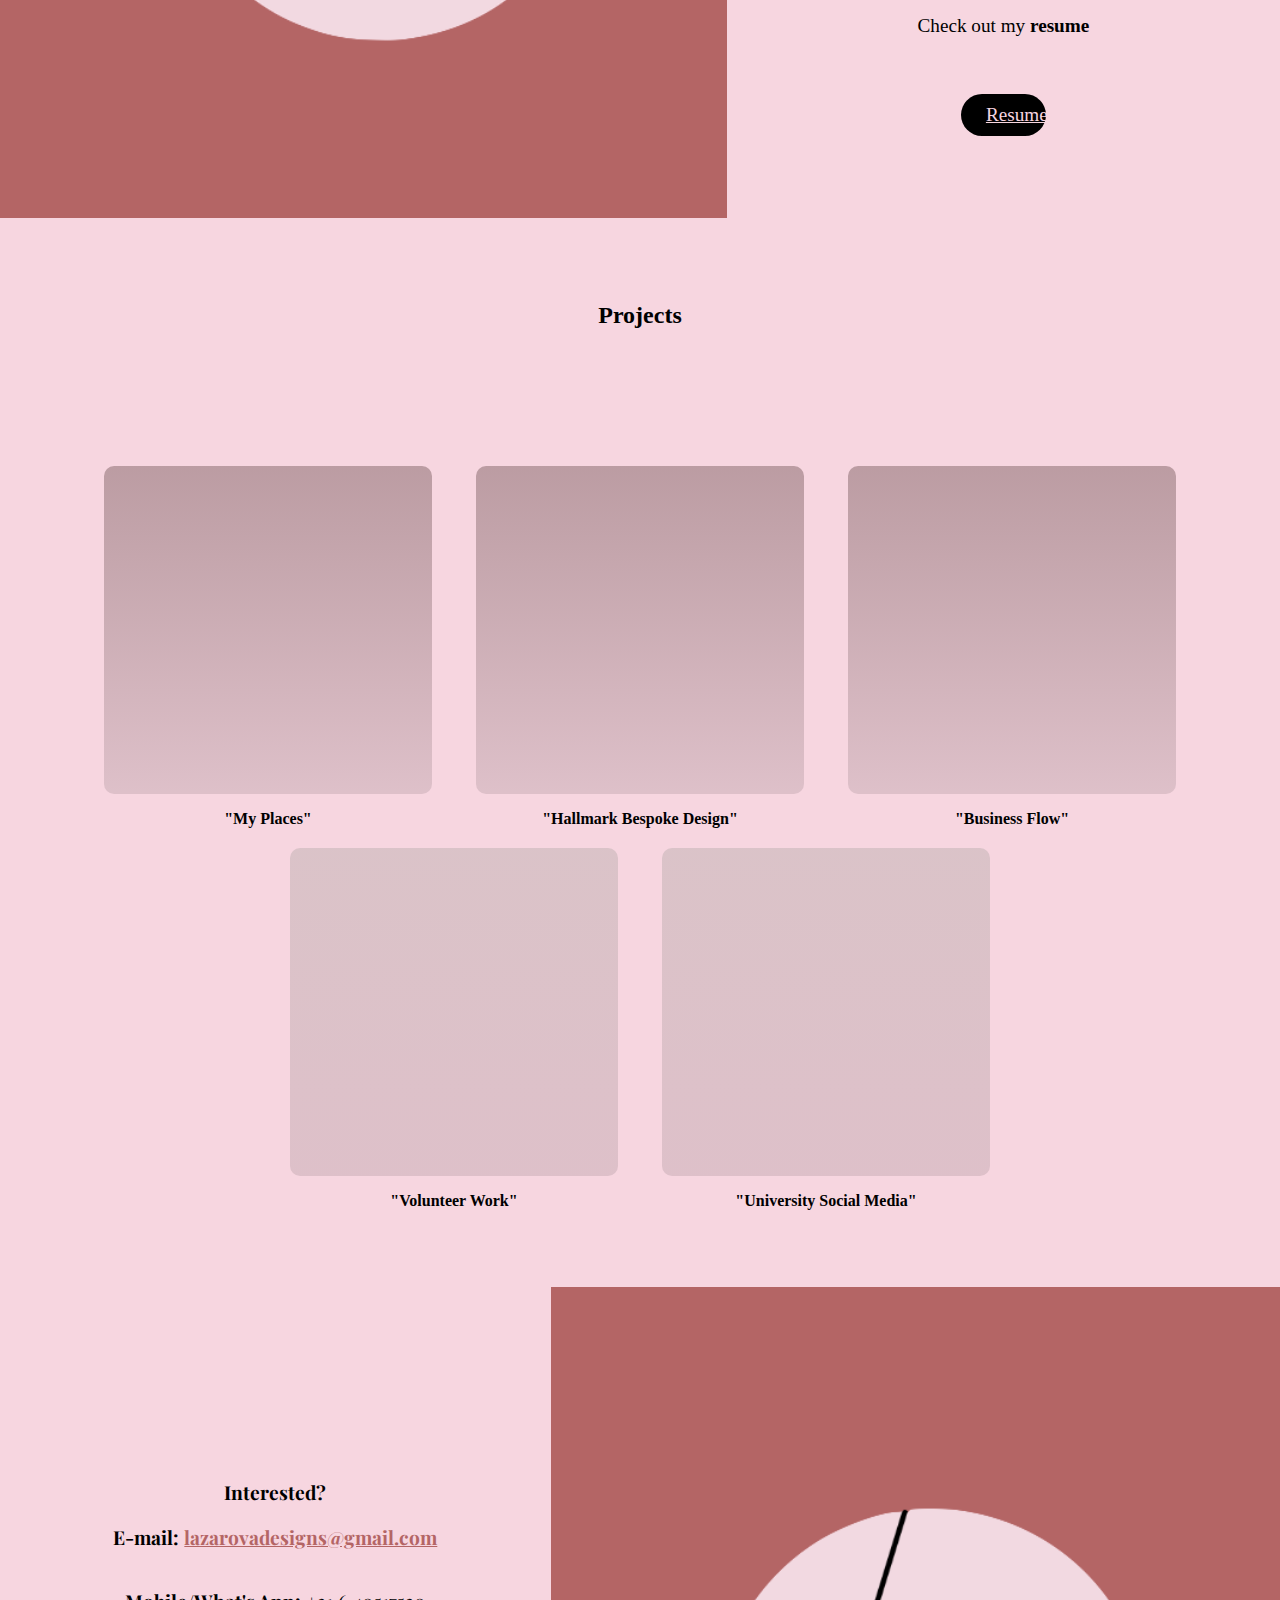
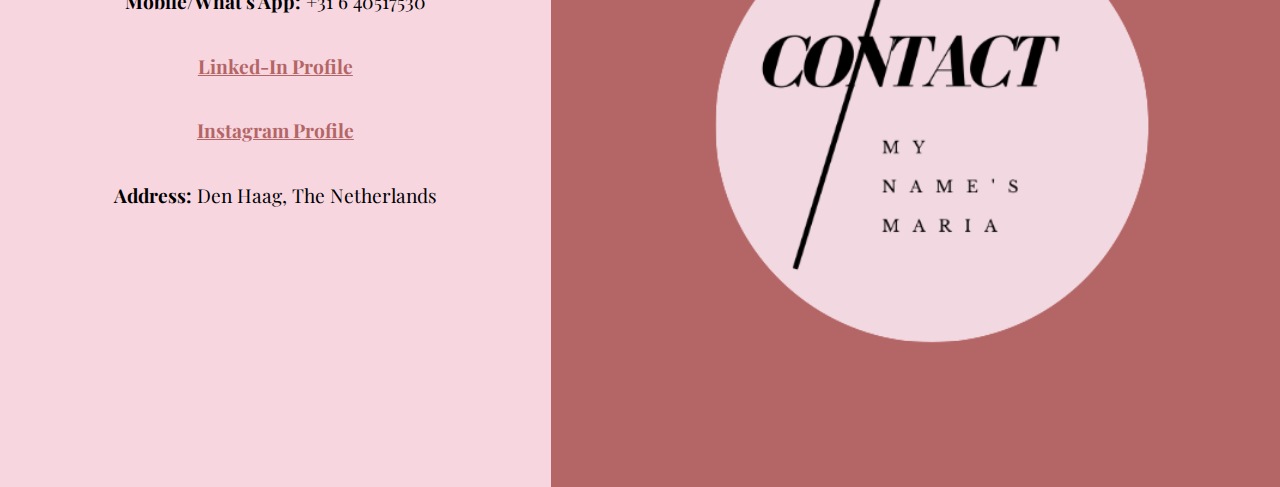
==== commit 6007540c: "summary" ====
--- a/index.html
+++ b/index.html
@@ -37,8 +37,10 @@
             <div class="right_container">
                 <div class="about_me_text_container">
                     <p>
-                        I’m a UX Designer and Researcher from Bulgaria currently based in the Hague.
-                    </p>
+                        Looking for opportunities to create user -friendly
+                        designs and help brands make a positive impact
+                        in the world by adding creativity and user-driven
+                        experiences to their values.                    </p>
                     <h3>
                         <b>Art and Creativity Beliefs</b>
                     </h3>
@@ -92,7 +94,7 @@
                     <div class="strengths">
                         <h2><b>Personality Strengths</b></h2>
                         <li>
-                            People Oriented
+                            People-oriented
                         </li>
                         <li>
                             Sense of humour
@@ -150,7 +152,7 @@
                             Usability Testing
                         </li>
                         <li>
-                            Design thinking 
+                            Design thinking mindset
                         </li>
                     </div>
                 </div>
--- a/styles.css
+++ b/styles.css
@@ -271,7 +271,7 @@
 }
 .grid-img-5{
   background: linear-gradient(rgba(187, 174, 174, 0.473),rgba(0,0,0,0.10)),
-  url(../portfolio-MariaLazarova/images/social_media.jpeg);
+  url(../portfolio-MariaLazarova/images/social-media.jpg);
   background-size: cover;
 
 }
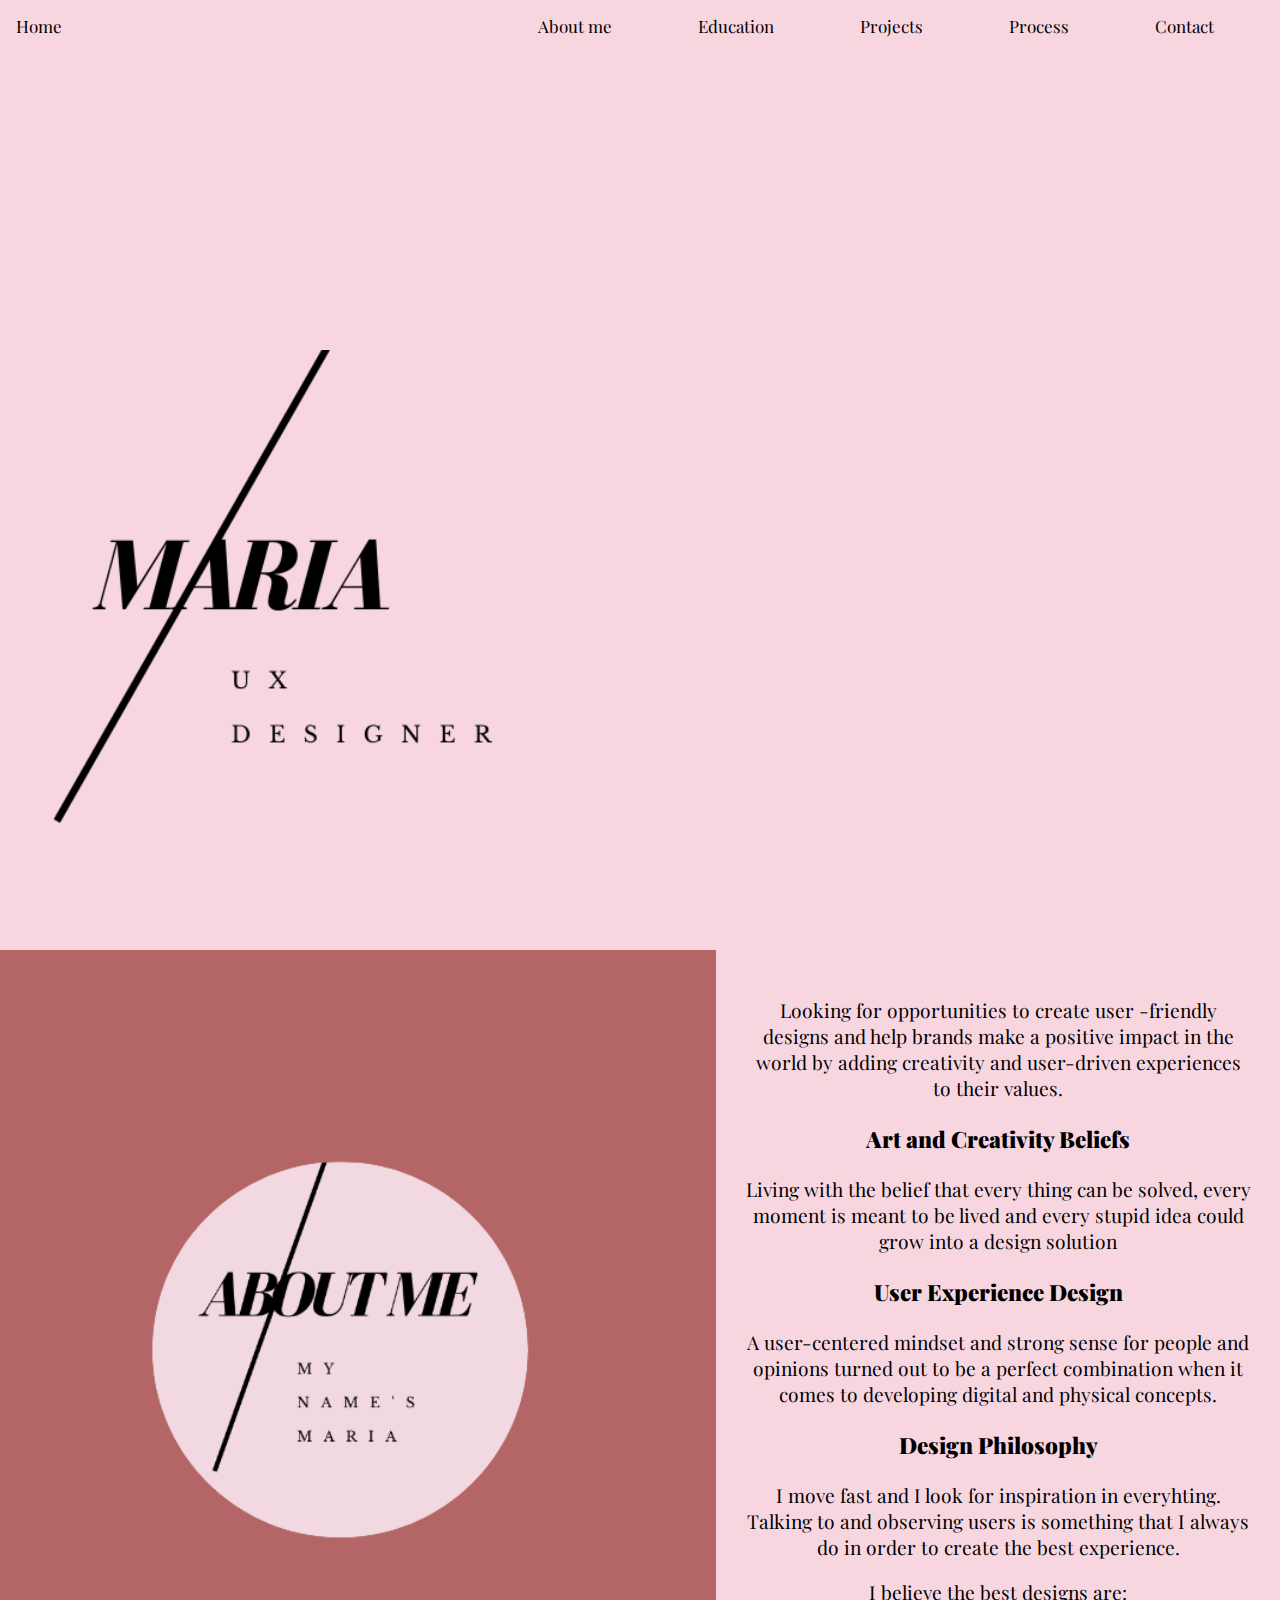
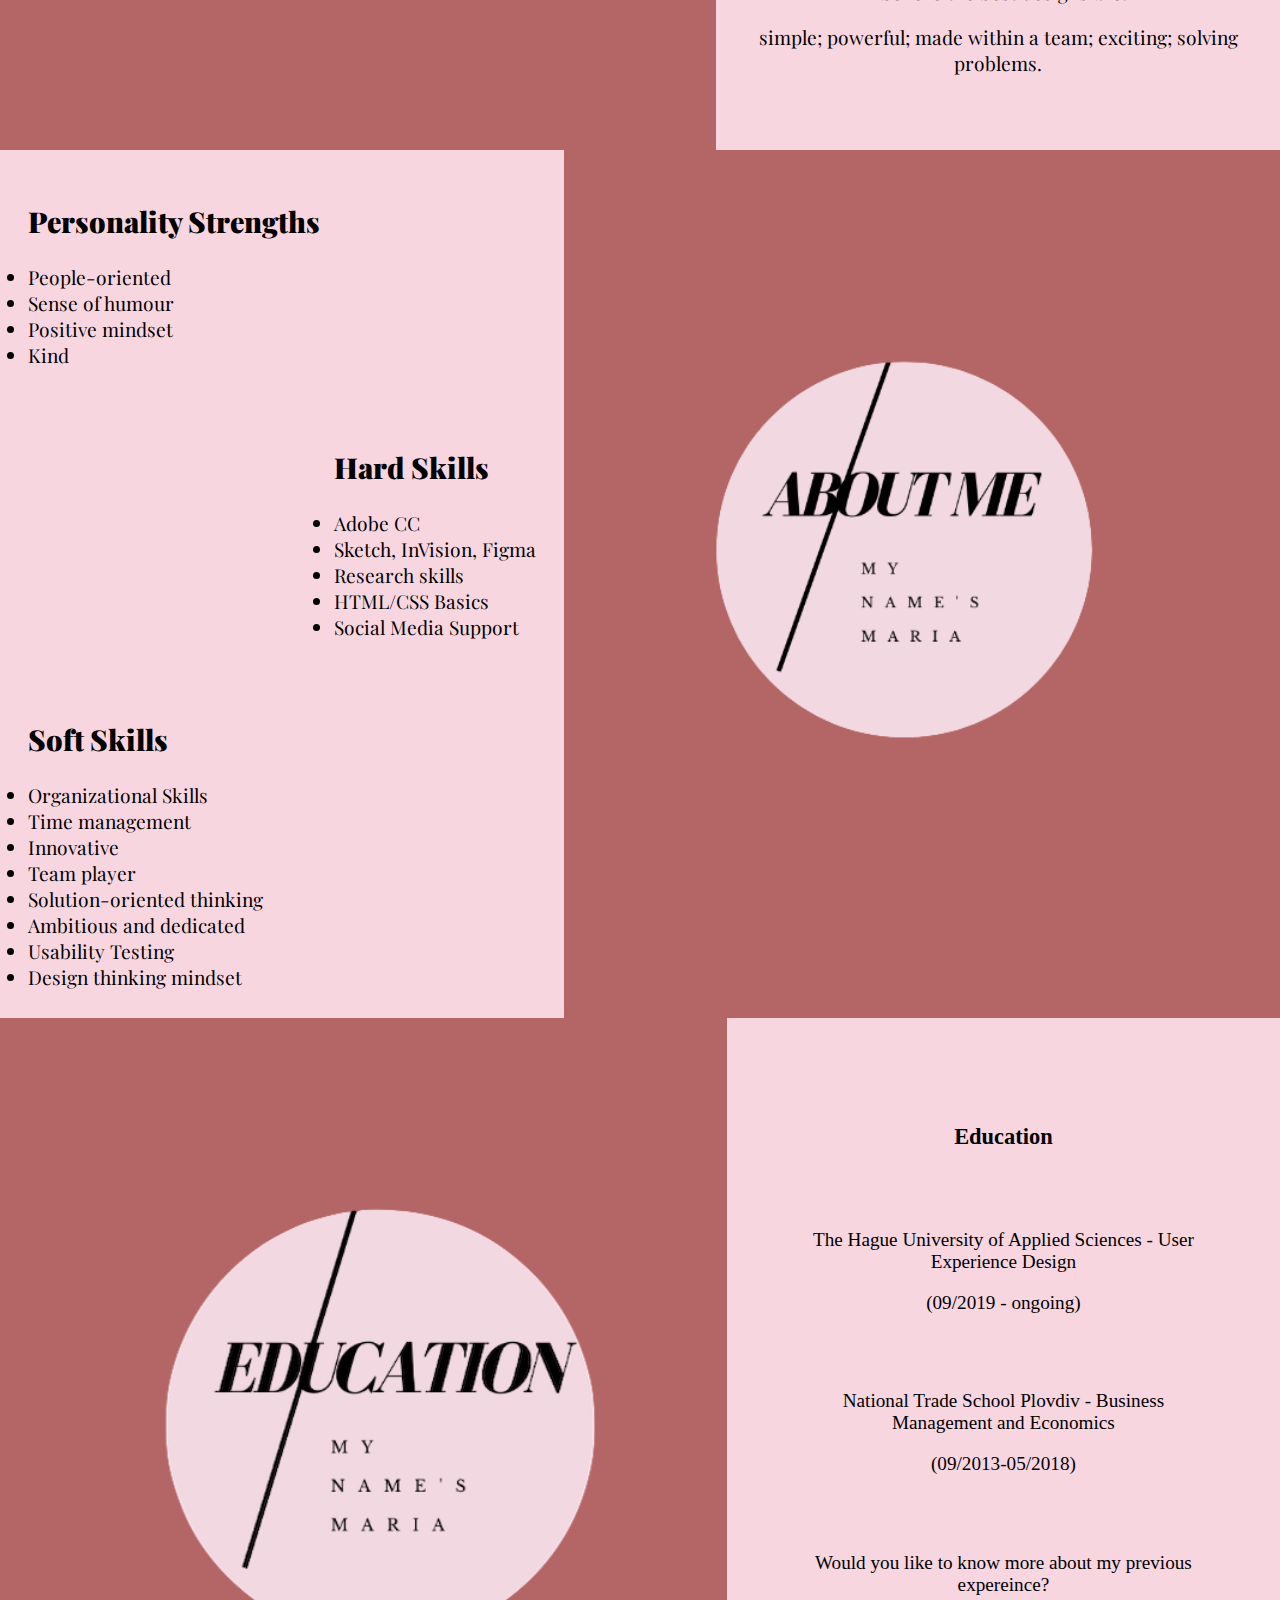
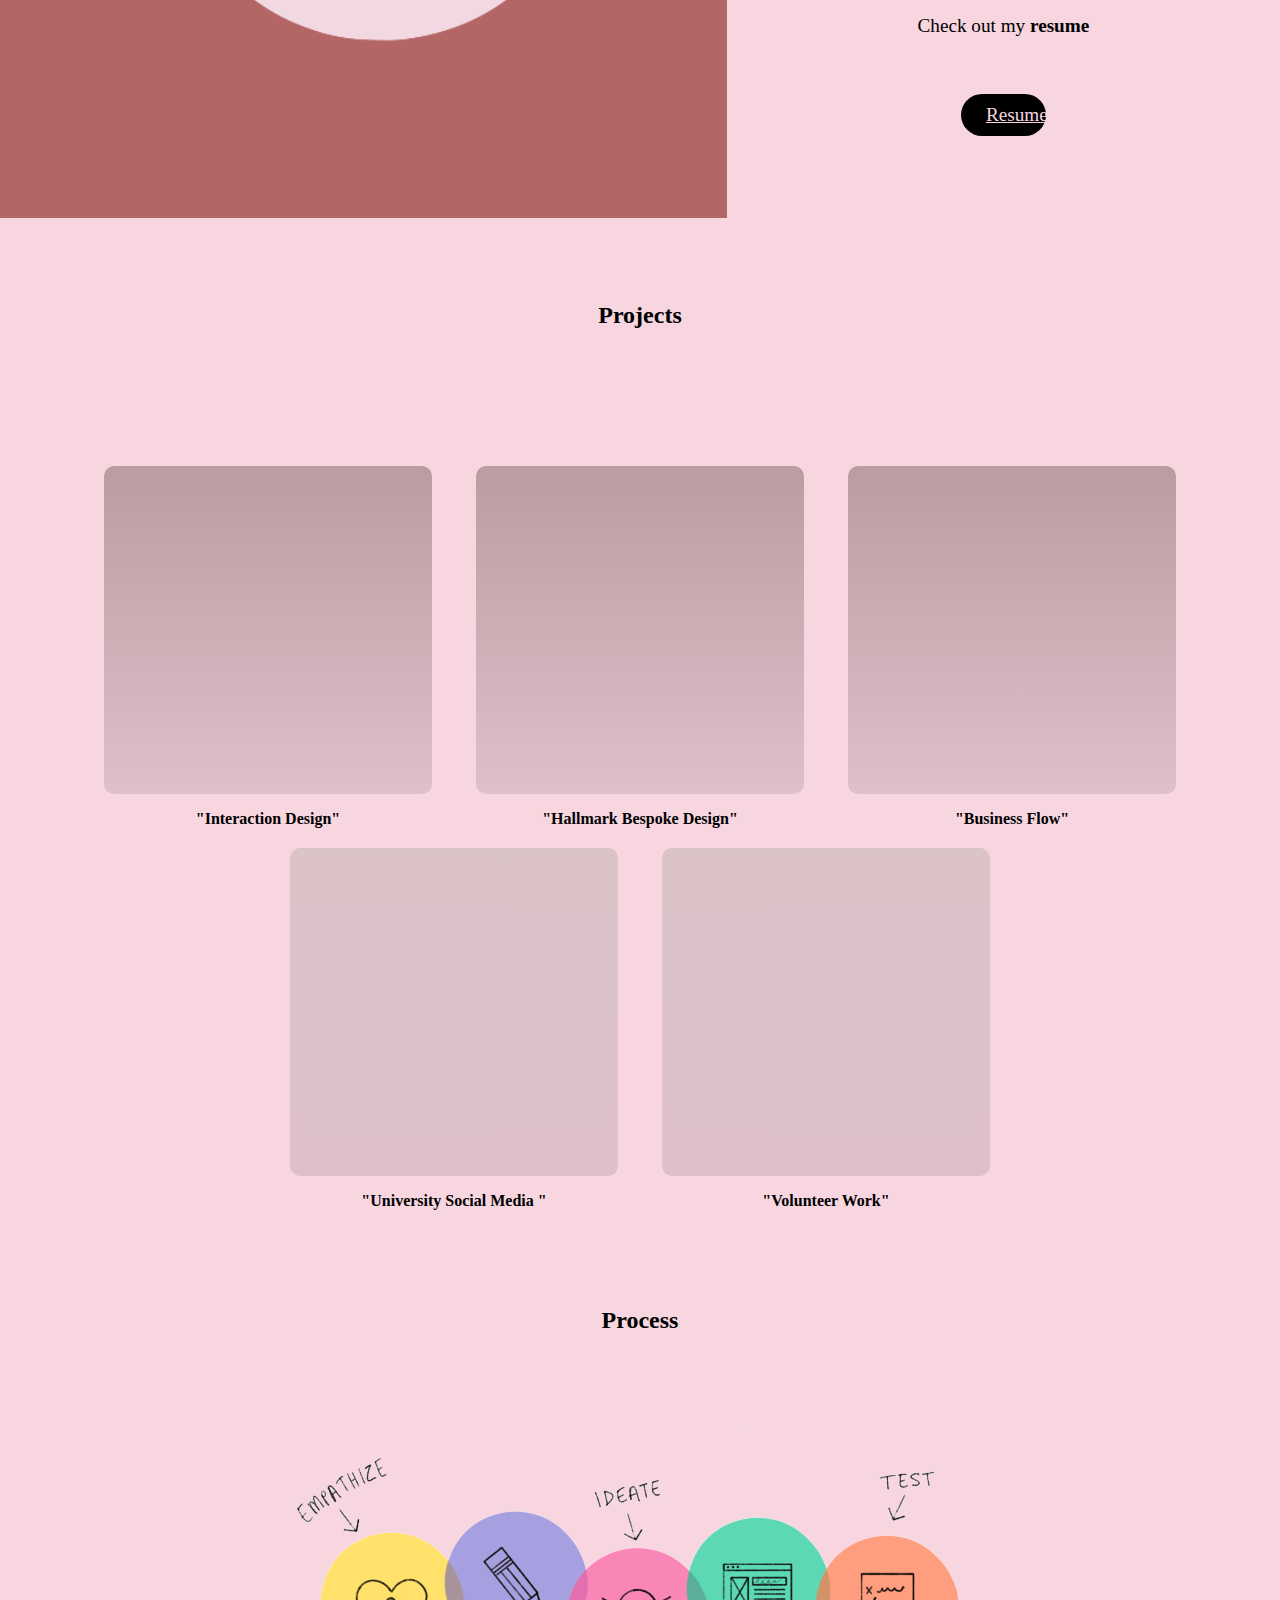
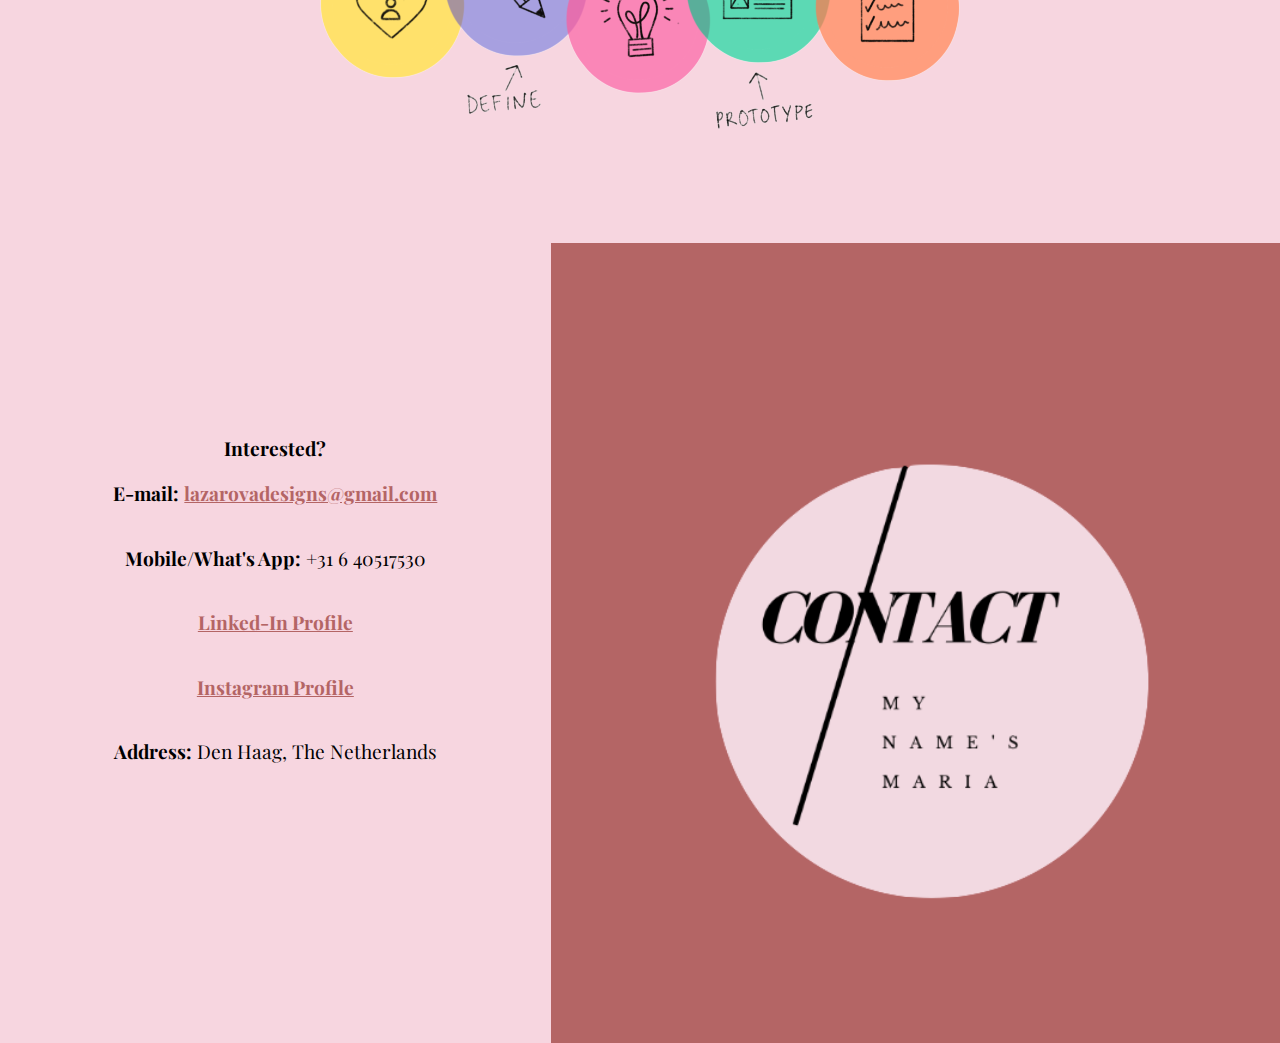
==== commit 488b2466: "process" ====
--- a/index.html
+++ b/index.html
@@ -17,7 +17,9 @@
                 <a href="#about_me">About me</a>
                 <a href="#education">Education</a>
                 <a href="#projects">Projects</a>
+                <a href="#process">Process</a> 
                 <a href="#contact">Contact</a>  
+ 
             </div>
         </div>
         <a name="home"></a>
@@ -180,7 +182,7 @@
                     <p> Would you like to know more about my previous expereince?</p>
                     <p>Check out my<b> resume</b></p>
                 </div>
-                <div class="edu_p button">
+                <div class="edu_p button mycursor">
                     <a href="resume.html" target="_blank" class="button"> Resume </a>
                 </div>
             </div>
@@ -196,7 +198,7 @@
                         <a href="project1.html">
                             <div class="photo-box grid-img-1"></div>
                         </a>
-                        <p><b>"My Places"</b></p>
+                        <p><b>"Interaction Design"</b></p>
                     </li>
                     <li>
                         <a href="project2.html">
@@ -215,17 +217,29 @@
                         <a href="project4.html">
                             <div class="photo-box grid-img-4"></div>
                         </a>
-                        <p><b>"Volunteer Work"</b></p>
+                        <p><b>"University Social Media "</b></p>
                     </li>
                     <li>
                         <a href="project5.html">
                             <div class="photo-box grid-img-5"></div>
                         </a>
-                        <p><b>"University Social Media"</b></p>
+                        <p><b>"Volunteer Work"</b></p>
                     </li>
                 </ul>
             </div>
         </div>
+        <a name="process"></a>
+        <div class="section_container" style="display: flex; flex-direction: column;">
+            <div style="text-align: center;">
+                <h2>Process</h2>
+            </div>
+            <div class="photo-section">
+                <img src="images/process.png" alt="process">
+            </div>
+            
+        </div>
+
+
         <a name="contact"></a>
         <div class="section_container">
             <div class="left_container about_me_text_container" style="padding-top: 7%">
--- a/styles.css
+++ b/styles.css
@@ -8,8 +8,13 @@
   box-sizing: border-box;
 }
 
-
-
+.process {
+  display: flex;
+  ;
+}
+.mycursor {
+  cursor: url("images/triangle.png"), auto;
+}
 .all-headings {
   font-family: 'Open Sans', sans-serif;
 }
@@ -90,11 +95,7 @@
     padding: 5%;
     font-size: larger;
 }
-.me_img{
-   /* position: absolute;
-  left: 55%;
-  top: 1%; */
-}
+
 
 .main_img_left {
   position: relative;
@@ -265,13 +266,13 @@
 }
 .grid-img-4{
   background: linear-gradient(rgba(187, 174, 174, 0.473),rgba(0,0,0,0.10)),
-  url(../portfolio-MariaLazarova/images/wad.jpeg);
+  url(../portfolio-MariaLazarova/images/social-media.jpg);
   background-size: cover;
 
 }
 .grid-img-5{
   background: linear-gradient(rgba(187, 174, 174, 0.473),rgba(0,0,0,0.10)),
-  url(../portfolio-MariaLazarova/images/social-media.jpg);
+  url(../portfolio-MariaLazarova/images/wad.jpeg);
   background-size: cover;
 
 }
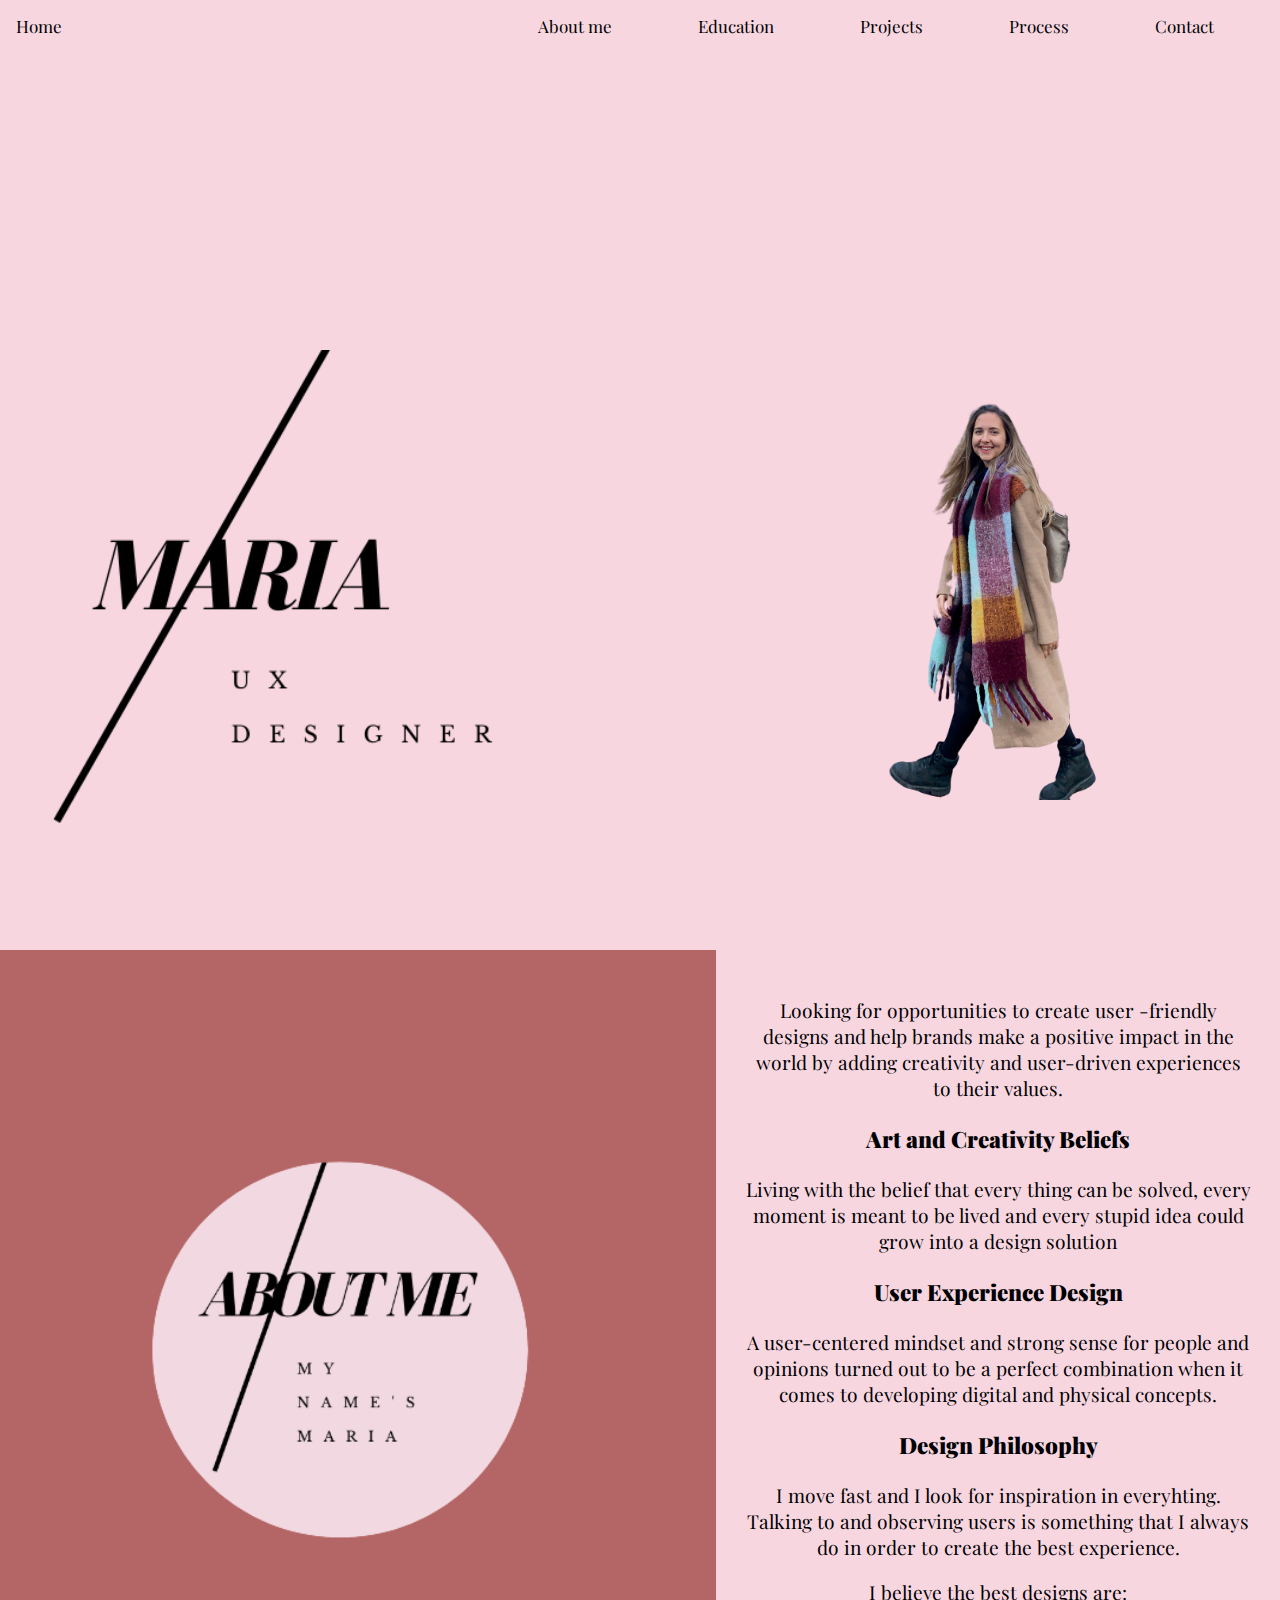
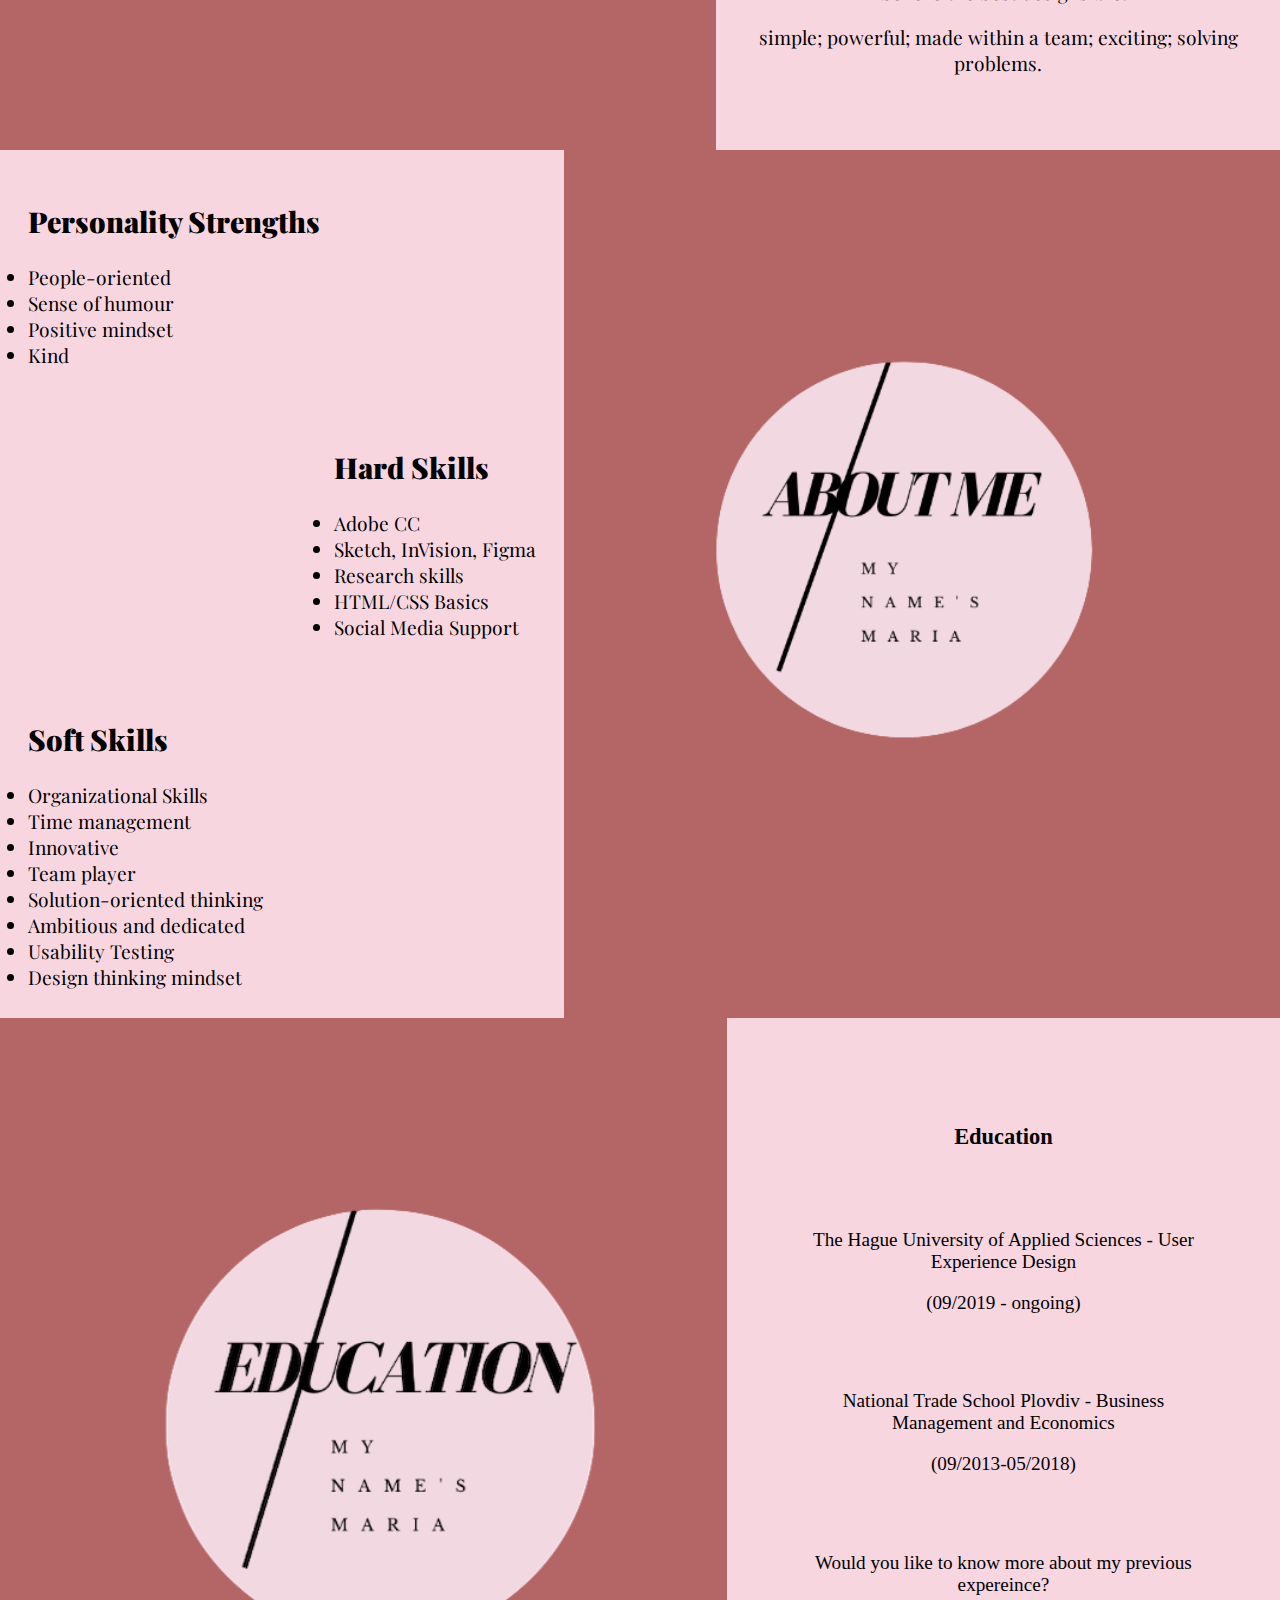
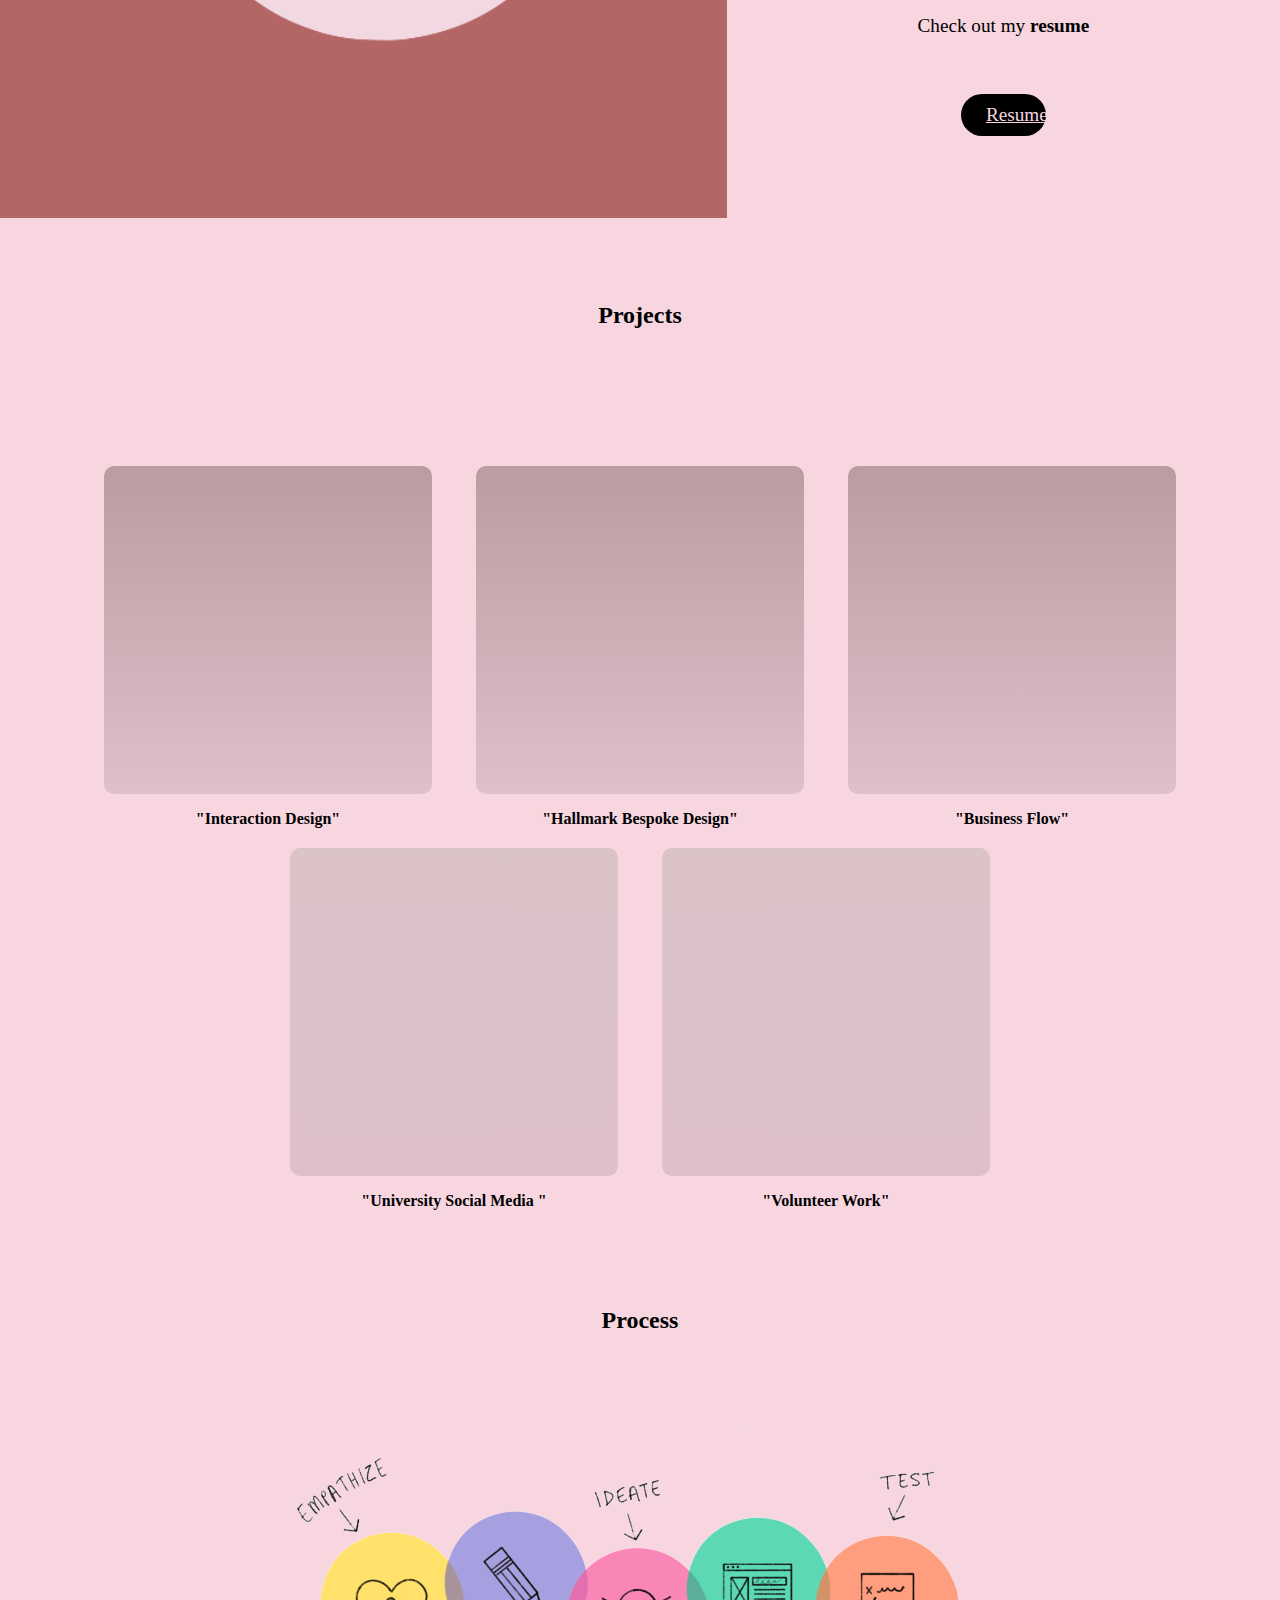
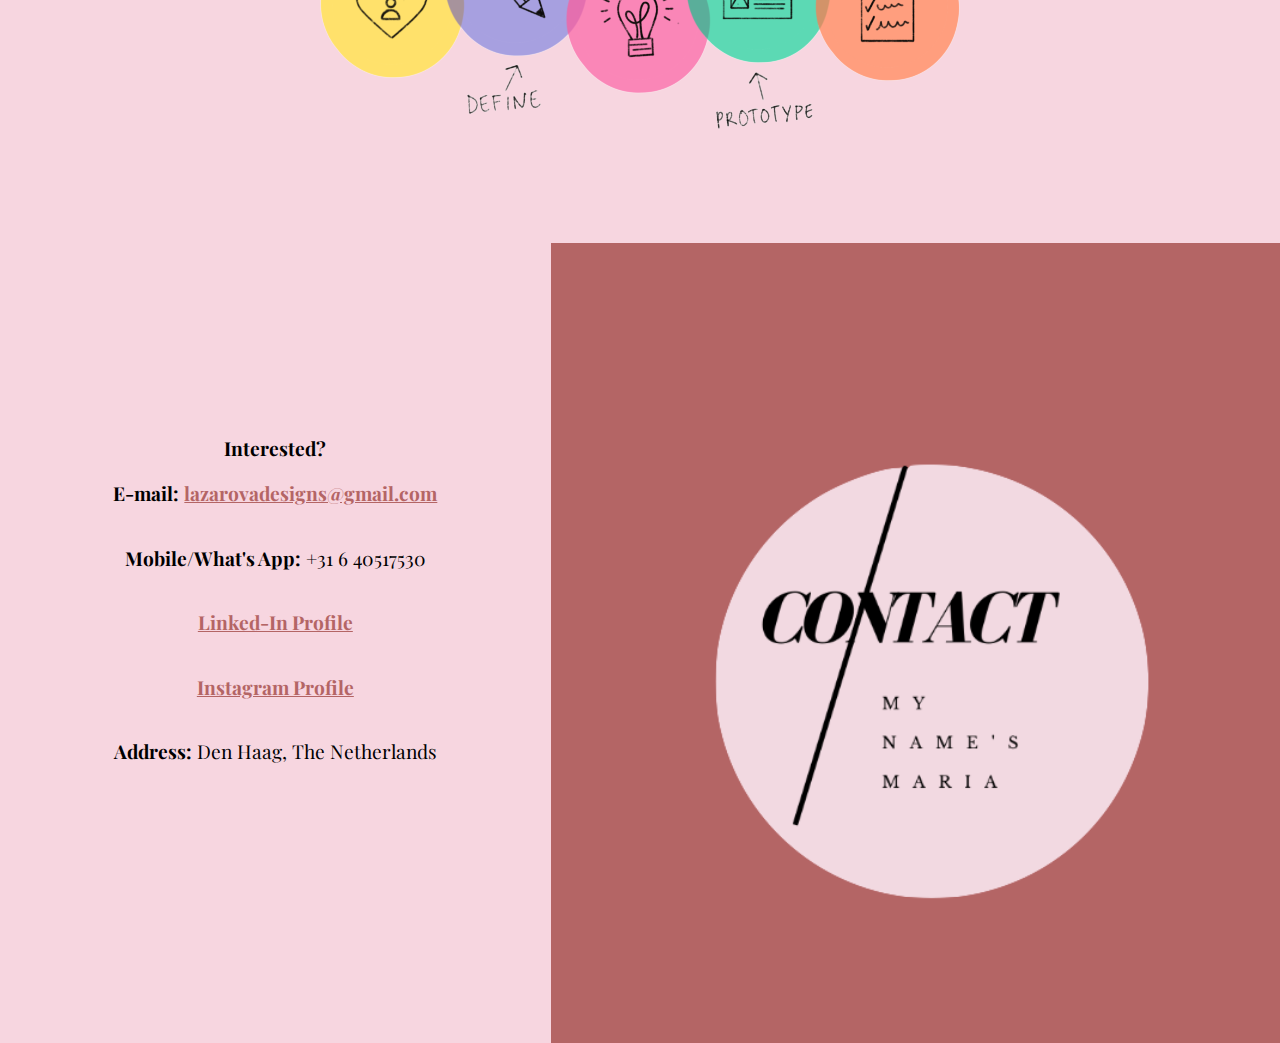
==== commit 1c3c18a6: "nosync" ====
--- a/index.html
+++ b/index.html
@@ -3,7 +3,7 @@
     <head>
         <meta charset="utf-8">
         <title> My name's Maria</title>
-        <link href="styles.css"" rel="stylesheet" type="text/css">
+        <link href="styles.css" rel="stylesheet" type="text/css">
         <link href="https://fonts.googleapis.com/css?family=Nanum+Gothic|Playfair+Display:400,700&display=swap" rel="stylesheet">
         <link href="https://fonts.googleapis.com/css2?family=Open+Sans:ital,wght@1,300&display=swap" rel="stylesheet">
         <link rel="stylesheet" href="https://cdnjs.cloudflare.com/ajax/libs/animate.css/3.7.2/animate.min.css">
@@ -25,16 +25,16 @@
         <a name="home"></a>
         <div class="section_container" id="start_container">   
             <div class="left_container">
-                <img class="logo animated zoomIn" src="images/first_photo.png"  width="600" alt="Logo">   
+                <img class="logo animated zoomIn" src="images.nosync/first_photo.png"  width="600" alt="Logo">   
             </div>
             <div class="right_conatiner">
-                <img class="me_img animated slideInUp " src="images/me.png" width="600" height="800" alt="me">
+                <img class="me_img animated slideInUp " src="images.nosync/me.png" width="600" height="800" alt="me">
             </div>
         </div>
         <a name="about_me"></a>
         <div class="section_container about-me_container">
             <div class="left_container img_container">
-                <img class="about_me_img" src="images/about_me copy.png"  height="800" alt="about_me">    
+                <img class="about_me_img" src="images.nosync/about_me copy.png"  height="800" alt="about_me">    
             </div>
             <div class="right_container">
                 <div class="about_me_text_container">
@@ -160,13 +160,13 @@
                 </div>
             </div>
             <div class="right_container img_container">
-                 <img class="about_me_img" src="images/about_me copy.png"  height="800" alt="about_me">         
+                 <img class="about_me_img" src="images.nosync/about_me copy.png"  height="800" alt="about_me">         
             </div>
         </div>
         <a name="education"></a>
         <div class="section_container education_container">
             <div class="left_container img_container">
-                <img src="images/education.png" height="800" alt="education">
+                <img src="images.nosync/education.png" height="800" alt="education">
             </div>
             <div class="right_container edu_text_container">
                 <h3><b>Education</b></h3>
@@ -234,7 +234,7 @@
                 <h2>Process</h2>
             </div>
             <div class="photo-section">
-                <img src="images/process.png" alt="process">
+                <img src="images.nosync/process.png" alt="process">
             </div>
             
         </div>
@@ -259,7 +259,7 @@
                 </p>
             </div>
             <div class="right_container img_container">
-                <img src="./images/contact.png" height="800" alt="Contact">
+                <img src="./images.nosync/contact.png" height="800" alt="Contact">
             </div>
         </div>
     </body>                  
--- a/styles.css
+++ b/styles.css
@@ -251,28 +251,28 @@
 }
 .grid-img-1{
   background: linear-gradient(rgba(77, 48, 48, 0.349),rgba(0,0,0,0.10)),
-  url(../portfolio-MariaLazarova/images/my-place.jpg);
+  url(../portfolio-MariaLazarova/images.nosync/my-place.jpg);
   background-size: cover;
 }
 .grid-img-2{
   background: linear-gradient(rgba(77, 48, 48, 0.349),rgba(0,0,0,0.10)),
-  url(../portfolio-MariaLazarova/images/hallmark.jpg);
+  url(../portfolio-MariaLazarova/images.nosync/hallmark.jpg);
   background-size: cover;
 }
 .grid-img-3{
   background: linear-gradient(rgba(77, 48, 48, 0.349),rgba(0,0,0,0.10)),
-  url(../portfolio-MariaLazarova/images/flow.jpeg);  
+  url(../portfolio-MariaLazarova/images.nosync/flow.jpeg);  
   background-size: cover;
 }
 .grid-img-4{
   background: linear-gradient(rgba(187, 174, 174, 0.473),rgba(0,0,0,0.10)),
-  url(../portfolio-MariaLazarova/images/social-media.jpg);
+  url(../portfolio-MariaLazarova/images.nosync/social-media.jpg);
   background-size: cover;
 
 }
 .grid-img-5{
   background: linear-gradient(rgba(187, 174, 174, 0.473),rgba(0,0,0,0.10)),
-  url(../portfolio-MariaLazarova/images/wad.jpeg);
+  url(../portfolio-MariaLazarova/images.nosync/wad.jpeg);
   background-size: cover;
 
 }
